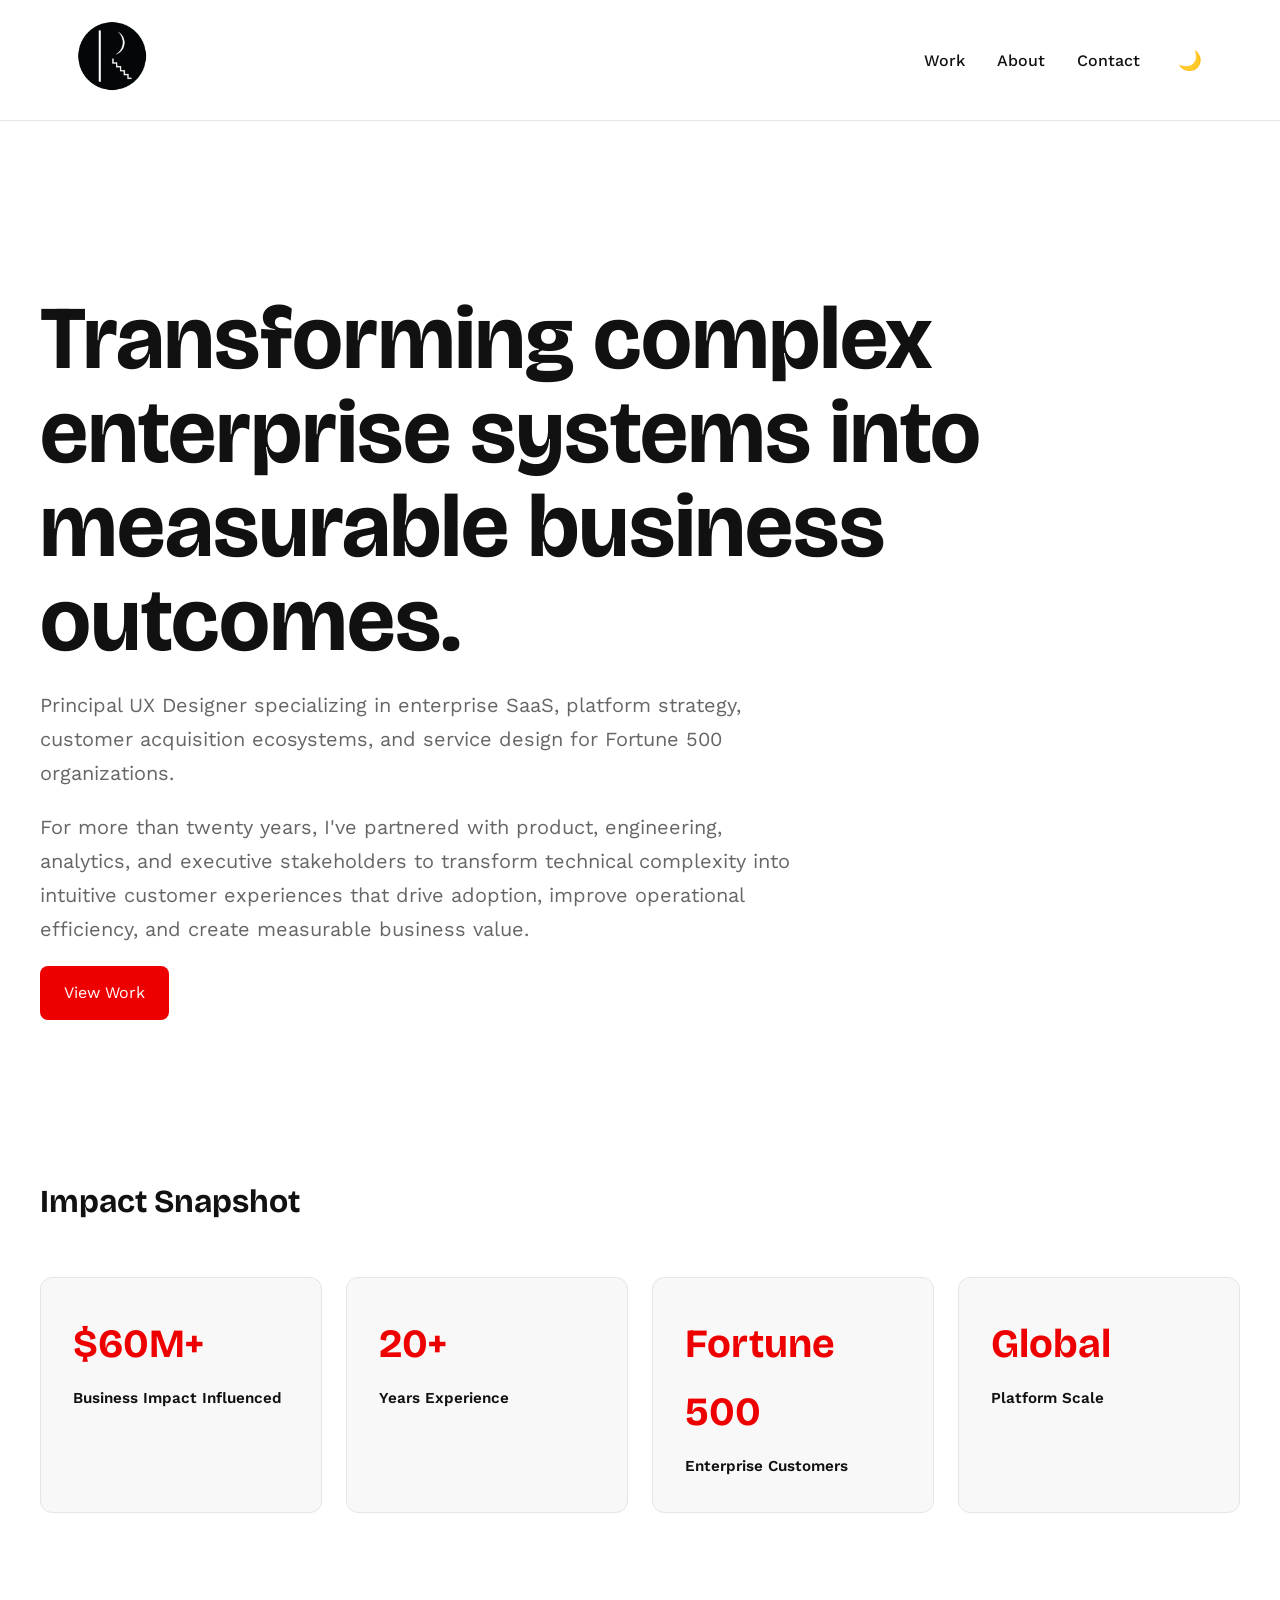
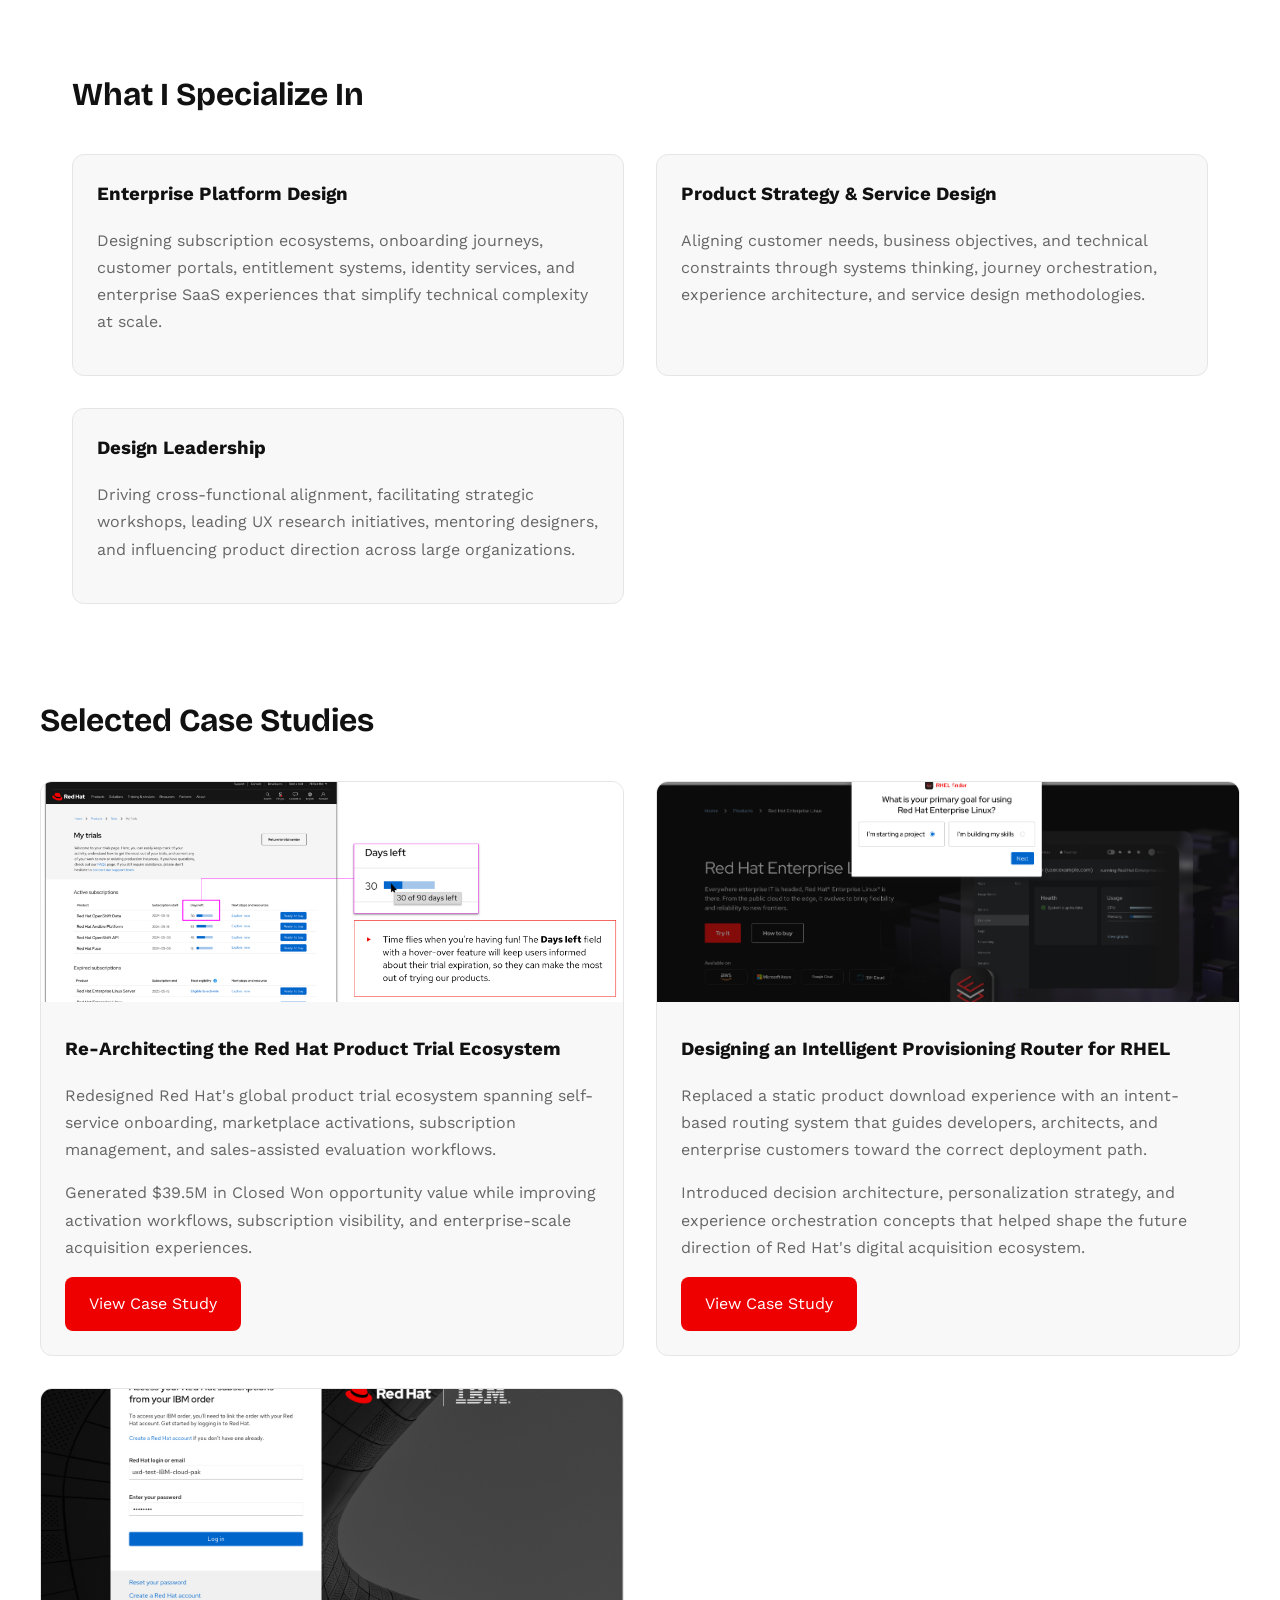
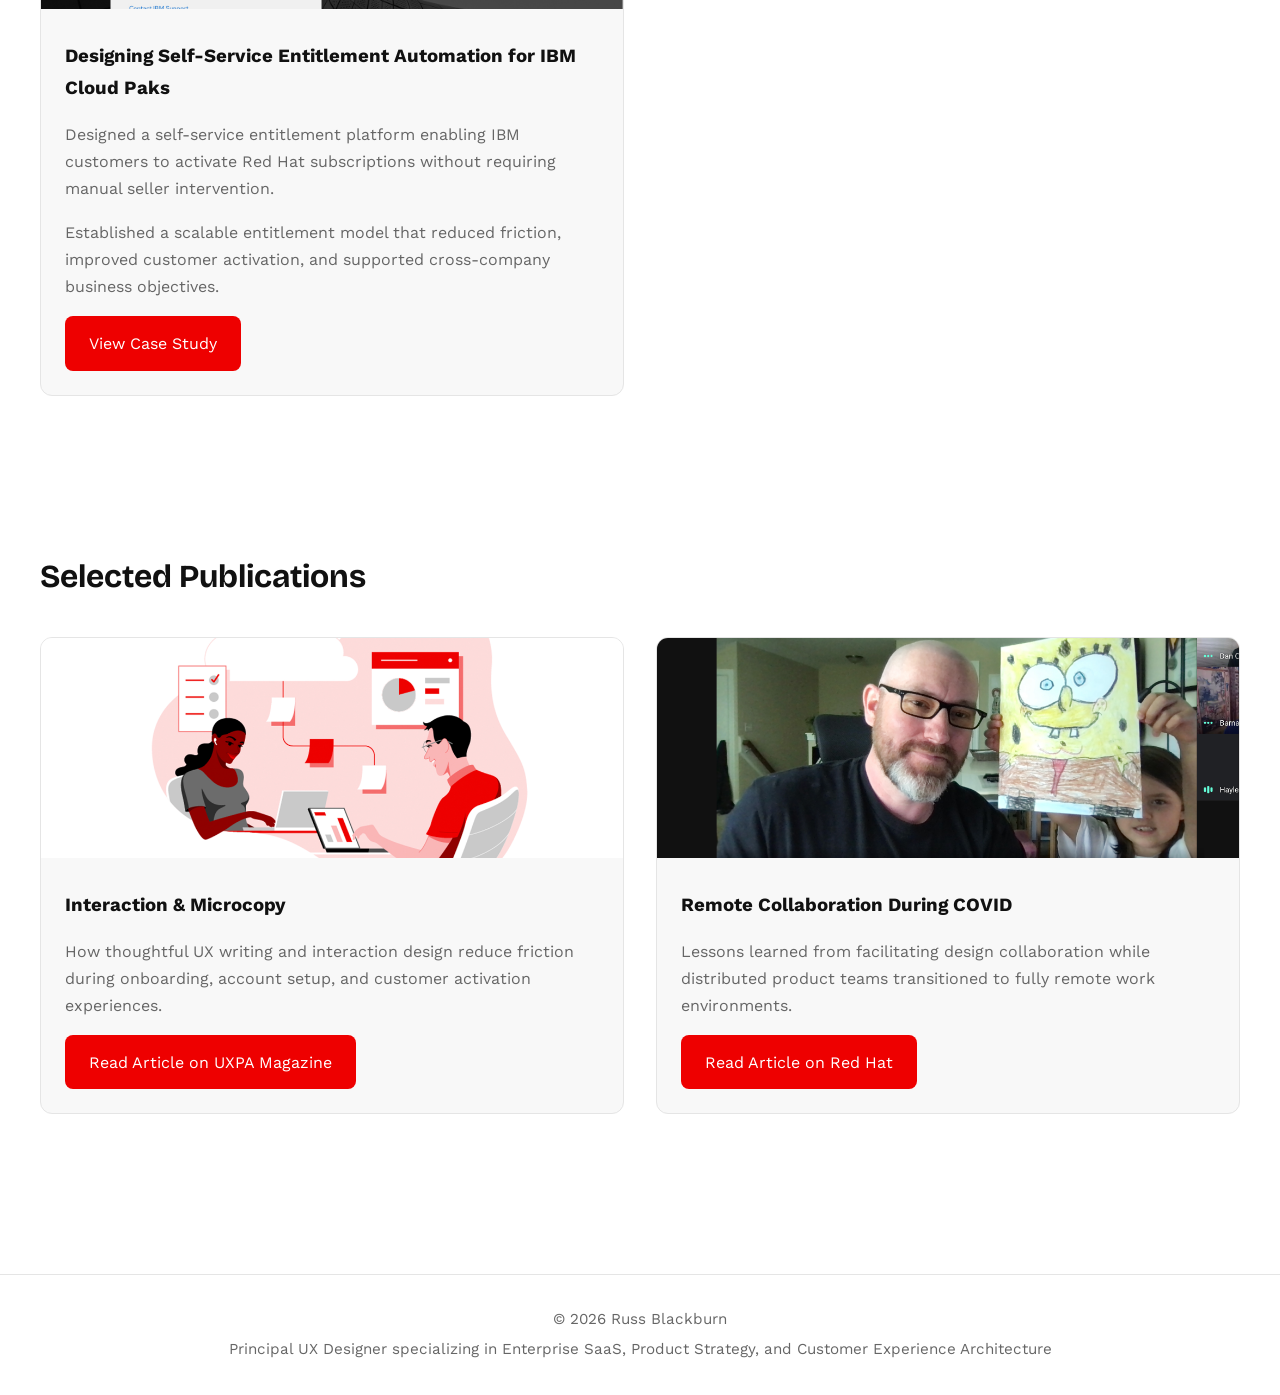
==== index.html @ 42d34449 "Update index.html" ====
<!DOCTYPE html>

<html lang="en">

<head>
  <meta charset="utf-8">
  <meta name="viewport" content="width=device-width, initial-scale=1">

  <link rel="icon" type="image/x-icon" href="favicon.ico">
  <link rel="shortcut icon" type="image/x-icon" href="favicon.ico">
  <link rel="apple-touch-icon" href="favicon-180.png">

  <title>Russ Blackburn | Principal UX Designer</title>

<meta
 name="description"
 content="Principal UX Designer specializing in enterprise SaaS, product strategy, customer experience architecture, and large-scale platform ecosystems.">

  <link rel="stylesheet" href="assets/css/style.css">
</head>

<body>

<header>

  <div class="navbar">


<a href="index.html">
  <img
    class="logo"
    src="assets/images/logo.png"
    alt="Russ Blackburn Logo">
</a>

<nav>

  <a href="index.html">Work</a>
  <a href="about.html">About</a>
  <a href="contact.html">Contact</a>

  <button
    class="theme-toggle"
    aria-label="Toggle dark mode">
    🌙
  </button>

</nav>


  </div>

</header>

<main>

  <!-- HERO -->

  <section class="hero container">


<h1>
  Transforming complex enterprise systems into measurable business outcomes.
</h1>

<p>
  Principal UX Designer specializing in enterprise SaaS, platform strategy, customer acquisition ecosystems, and service design for Fortune 500 organizations.
</p>

<p>
  For more than twenty years, I've partnered with product, engineering, analytics, and executive stakeholders to transform technical complexity into intuitive customer experiences that drive adoption, improve operational efficiency, and create measurable business value.
</p>

<a
  class="button"
  href="work/index.html">
  View Work
</a>


  </section>

  <!-- IMPACT SNAPSHOT -->

  <section class="container experience-section">


<h2 class="section-title">
  Impact Snapshot
</h2>

<div class="experience-grid">

  <div class="experience-stat">
    <span class="experience-number">$60M+</span>
    <span class="experience-label">Business Impact Influenced</span>
  </div>

  <div class="experience-stat">
    <span class="experience-number">20+</span>
    <span class="experience-label">Years Experience</span>
  </div>

  <div class="experience-stat">
    <span class="experience-number">Fortune 500</span>
    <span class="experience-label">Enterprise Customers</span>
  </div>

  <div class="experience-stat">
    <span class="experience-number">Global</span>
    <span class="experience-label">Platform Scale</span>
  </div>

</div>


  </section>

  <!-- SPECIALIZATION -->

  <section class="container">


<h2 class="section-title">
  What I Specialize In
</h2>

<div class="project-grid">

  <article class="project-card">

    <div class="project-content">

      <h3>
        Enterprise Platform Design
      </h3>

      <p>
        Designing subscription ecosystems, onboarding journeys,
        customer portals, entitlement systems, identity services,
        and enterprise SaaS experiences that simplify technical
        complexity at scale.
      </p>

    </div>

  </article>

  <article class="project-card">

    <div class="project-content">

      <h3>
        Product Strategy & Service Design
      </h3>

      <p>
        Aligning customer needs, business objectives, and technical
        constraints through systems thinking, journey orchestration,
        experience architecture, and service design methodologies.
      </p>

    </div>

  </article>

  <article class="project-card">

    <div class="project-content">

      <h3>
        Design Leadership
      </h3>

      <p>
        Driving cross-functional alignment, facilitating strategic
        workshops, leading UX research initiatives, mentoring designers,
        and influencing product direction across large organizations.
      </p>

    </div>

  </article>

</div>


  </section>

  <!-- CASE STUDIES -->

  <section class="projects container">


<h2 class="section-title">
  Selected Case Studies
</h2>

<div class="project-grid">

  <article class="project-card">

    <img
      src="assets/images/product-trials.jpg"
      alt="Red Hat Product Trials Ecosystem">

    <div class="project-content">

      <h3>
        Re-Architecting the Red Hat Product Trial Ecosystem
      </h3>

      <p>
        Redesigned Red Hat's global product trial ecosystem spanning
        self-service onboarding, marketplace activations, subscription
        management, and sales-assisted evaluation workflows.
      </p>

      <p>
        Generated $39.5M in Closed Won opportunity value while improving
        activation workflows, subscription visibility, and enterprise-scale
        acquisition experiences.
      </p>

      <a
        class="button"
        href="work/red-hat-product-trials/index.html">
        View Case Study
      </a>

    </div>

  </article>

  <article class="project-card">

    <img
      src="assets/images/rhel-router.jpg"
      alt="RHEL Intelligent Provisioning Router">

    <div class="project-content">

      <h3>
        Designing an Intelligent Provisioning Router for RHEL
      </h3>

      <p>
        Replaced a static product download experience with an intent-based
        routing system that guides developers, architects, and enterprise
        customers toward the correct deployment path.
      </p>

      <p>
        Introduced decision architecture, personalization strategy,
        and experience orchestration concepts that helped shape the future
        direction of Red Hat's digital acquisition ecosystem.
      </p>

      <a
        class="button"
        href="work/rhel-provisioning-router/index.html">
        View Case Study
      </a>

    </div>

  </article>

  <article class="project-card">

    <img
      src="assets/images/project-entitlement.jpg"
      alt="IBM and Red Hat Entitlement Automation">

    <div class="project-content">

      <h3>
        Designing Self-Service Entitlement Automation for IBM Cloud Paks
      </h3>

      <p>
        Designed a self-service entitlement platform enabling IBM customers
        to activate Red Hat subscriptions without requiring manual seller
        intervention.
      </p>

      <p>
        Established a scalable entitlement model that reduced friction,
        improved customer activation, and supported cross-company business
        objectives.
      </p>

      <a
        class="button"
        href="work/ibm-redhat-entitlement/index.html">
        View Case Study
      </a>

    </div>

  </article>

</div>


  </section>

  <!-- PUBLICATIONS -->

  <section class="projects container">


<h2 class="section-title">
  Selected Publications
</h2>

<div class="project-grid">

  <article class="project-card">

    <img
      src="assets/images/article-microcopy.jpg"
      alt="Interaction and Microcopy">

    <div class="project-content">

      <h3>
        Interaction & Microcopy
      </h3>

      <p>
        How thoughtful UX writing and interaction design reduce friction
        during onboarding, account setup, and customer activation
        experiences.
      </p>

      <a
        href="https://www.redhat.com/en/blog/interaction-and-microcopy-ux-best-practices-setup-process"
        class="button"
        target="_blank"
        rel="noopener noreferrer">
        Read Article on UXPA Magazine
      </a>

    </div>

  </article>

  <article class="project-card">

    <img
      src="assets/images/article-covid.jpg"
      alt="Remote Collaboration During COVID">

    <div class="project-content">

      <h3>
        Remote Collaboration During COVID
      </h3>

      <p>
        Lessons learned from facilitating design collaboration while
        distributed product teams transitioned to fully remote work
        environments.
      </p>

      <a
        href="https://uxpamagazine.org/video-conference-and-design-during-covid-times/"
        class="button"
        target="_blank"
        rel="noopener noreferrer">
        Read Article on Red Hat
      </a>

    </div>

  </article>

</div>


  </section>

</main>

<footer>

  <div class="footer-content">


<p>
  © 2026 Russ Blackburn
</p>

<p>
  Principal UX Designer specializing in Enterprise SaaS, Product Strategy, and Customer Experience Architecture
</p>


  </div>

</footer>

<script src="assets/js/theme.js"></script>

</body>
</html>
---- assets/css/style.css ----
/* ==========================================
Russ Blackburn Portfolio
========================================== */

@import url('https://fonts.googleapis.com/css2?family=Bricolage+Grotesque:wght@400;500;600;700&family=Work+Sans:wght@400;500;600&display=swap');

:root {
--bg: #ffffff;
--surface: #f8f8f8;
--text: #111111;
--muted: #666666;
--accent: #ee0000;
--border: #e5e5e5;

--max-width: 1200px;
--radius: 12px;
--transition: 0.25s ease;
}

[data-theme="dark"] {
--bg: #0f1115;
--surface: #171b22;
--text: #f5f5f5;
--muted: #a0a0a0;
--accent: #ff4d4d;
--border: #2d333b;
}

* {
  box-sizing: border-box;
  }

html {
scroll-behavior: smooth;
}

body {
margin: 0;
padding: 0;

background: var(--bg);
color: var(--text);

font-family: "Work Sans", sans-serif;
line-height: 1.7;

transition:
background var(--transition),
color var(--transition);
}

/* ==========================================
Layout
========================================== */

.container {
width: 100%;
max-width: var(--max-width);
margin: 0 auto;
padding: 0 2rem;
}

/* ==========================================
Header
========================================== */

header {
position: sticky;
top: 0;

background: rgba(255,255,255,0.92);

backdrop-filter: blur(12px);

border-bottom: 1px solid var(--border);

z-index: 1000;
}

[data-theme="dark"] header {
background: rgba(15,17,21,0.92);
}

.navbar {
max-width: var(--max-width);

margin: 0 auto;
padding: 1rem 2rem;

display: flex;
align-items: center;
justify-content: space-between;
}

.logo {
  width: 80px;
  height: auto;
}

transition: opacity .3s ease;
}

[data-theme="dark"] .logo {
opacity: 1;
}

nav {
display: flex;
align-items: center;
gap: 2rem;
}

nav a {
text-decoration: none;
color: var(--text);
font-weight: 500;

transition: color .25s ease;
}

nav a:hover {
color: var(--accent);
}

.theme-toggle {
background: none;
border: none;

color: var(--text);

font-size: 1.2rem;
cursor: pointer;
}

/* ==========================================
Hero
========================================== */

.hero {
padding: 6rem 0 4rem;
}

.hero h1 {
font-family: "Bricolage Grotesque", sans-serif;

font-size: clamp(4rem, 7vw, 6rem);

line-height: 1.05;
margin-bottom: 1rem;
}

.hero p {
max-width: 750px;

font-size: 1.25rem;
color: var(--muted);
}

/* ==========================================
Interior Pages
========================================== */

.page-header {
  width: 100%;
  max-width: 1200px;
  margin: 0 auto;
  padding: 5rem 2rem 3rem;
}

.page-header h1 {
  font-family: "Bricolage Grotesque", sans-serif;
  font-size: clamp(4rem, 7vw, 6rem);
  line-height: 1.05;
  margin-bottom: 1rem;
}

.page-header p {
  max-width: 750px;
  font-size: 1.25rem;
  color: var(--muted);
  line-height: 1.8;
}

.content-page {
max-width: 900px;

margin: 0 auto;
padding: 4rem 2rem;
}

.content-page h1,
.content-page h2 {
font-family: "Bricolage Grotesque", sans-serif;
}

/* ==========================================
Expertise Grid
========================================== */

.expertise-grid {
display: grid;

grid-template-columns:
repeat(auto-fit, minmax(220px, 1fr));

gap: 1rem;

margin-bottom: 4rem;
}

.expertise-grid div {
background: var(--surface);

border: 1px solid var(--border);

border-radius: 8px;

padding: 1rem;

text-align: center;

font-weight: 500;
}

/* ==========================================
Section Titles
========================================== */

.section-title {
font-family: "Bricolage Grotesque", sans-serif;

font-size: 2rem;
margin-bottom: 2rem;
}

/* ==========================================
Project Cards
========================================== */

.projects {
padding: 4rem 0;
}

.project-grid {
display: grid;

grid-template-columns:
repeat(auto-fit, minmax(420px, 1fr));

gap: 2rem;
}

.project-card {
background: var(--surface);

border: 1px solid var(--border);

border-radius: var(--radius);

overflow: hidden;

transition:
transform .25s ease,
border-color .25s ease;
}

.project-card:hover {
transform: translateY(-6px);

border-color: var(--accent);
}

.project-card img {
width: 100%;
height: 220px;

object-fit: cover;
}

.project-content {
padding: 1.5rem;
}

.project-content h3 {
margin-top: 0;
margin-bottom: .75rem;
}

.project-content p {
color: var(--muted);
}

/* ==========================================
Buttons
========================================== */

.button {
display: inline-block;

background: var(--accent);
color: white;

text-decoration: none;

padding: .85rem 1.5rem;

border-radius: 8px;

transition: opacity .2s ease;
}

.button:hover {
opacity: .85;
}

/* ==========================================
Footer
========================================== */

footer {
  border-top: 1px solid var(--border);

  margin-top: 6rem;
  padding: 2rem;

  text-align: center;
}

.footer-content {
  display: flex;
  flex-direction: column;
  gap: 0.25rem;
}

.footer-content p {
  margin: 0;
  color: var(--muted);
  font-size: 0.95rem;
}

.footer-content a {
  color: var(--text);
  text-decoration: none;
  font-weight: 500;
}

.footer-content a:hover {
  color: var(--accent);
}

@media (max-width: 768px) {
  .footer-content {
    gap: 0.35rem;
  }
}

/* ==========================================
Mobile
========================================== */

@media (max-width: 768px) {

.navbar {
flex-direction: column;
gap: 1rem;
}

nav {
flex-wrap: wrap;
justify-content: center;
gap: 1rem;
}

.project-grid {
grid-template-columns: 1fr;
}

.hero h1 {
font-size: 3rem;
}

}
/* ==========================================
   Experience Snapshot
========================================== */

.experience-section {
  padding: 4rem 0 5rem;
}

.experience-grid {
  display: grid;
  grid-template-columns: repeat(4, 1fr);
  gap: 1.5rem;
  margin: 3rem 0;
}

.experience-stat {
  background: var(--surface);
  border: 1px solid var(--border);
  border-radius: 12px;
  padding: 2rem;
}

.experience-number {
  display: block;
  font-family: "Bricolage Grotesque", sans-serif;
  font-size: 2.5rem;
  font-weight: 700;
  color: var(--accent);
  margin-bottom: .5rem;
}

.experience-label {
  display: block;
  font-size: .95rem;
  font-weight: 600;
}

.experience-summary {
  max-width: 900px;
}

.experience-summary p {
  font-size: 1.1rem;
  color: var(--muted);
  margin-bottom: 1.5rem;
}

@media (max-width: 768px) {

  .experience-grid {
    grid-template-columns: repeat(2, 1fr);
  }

}
.social-link {
  display: flex;
  align-items: center;
  gap: 0.5rem;
}

.linkedin-icon {
  width: 18px;
  height: 18px;
  color: #0A66C2;
  flex-shrink: 0;
}
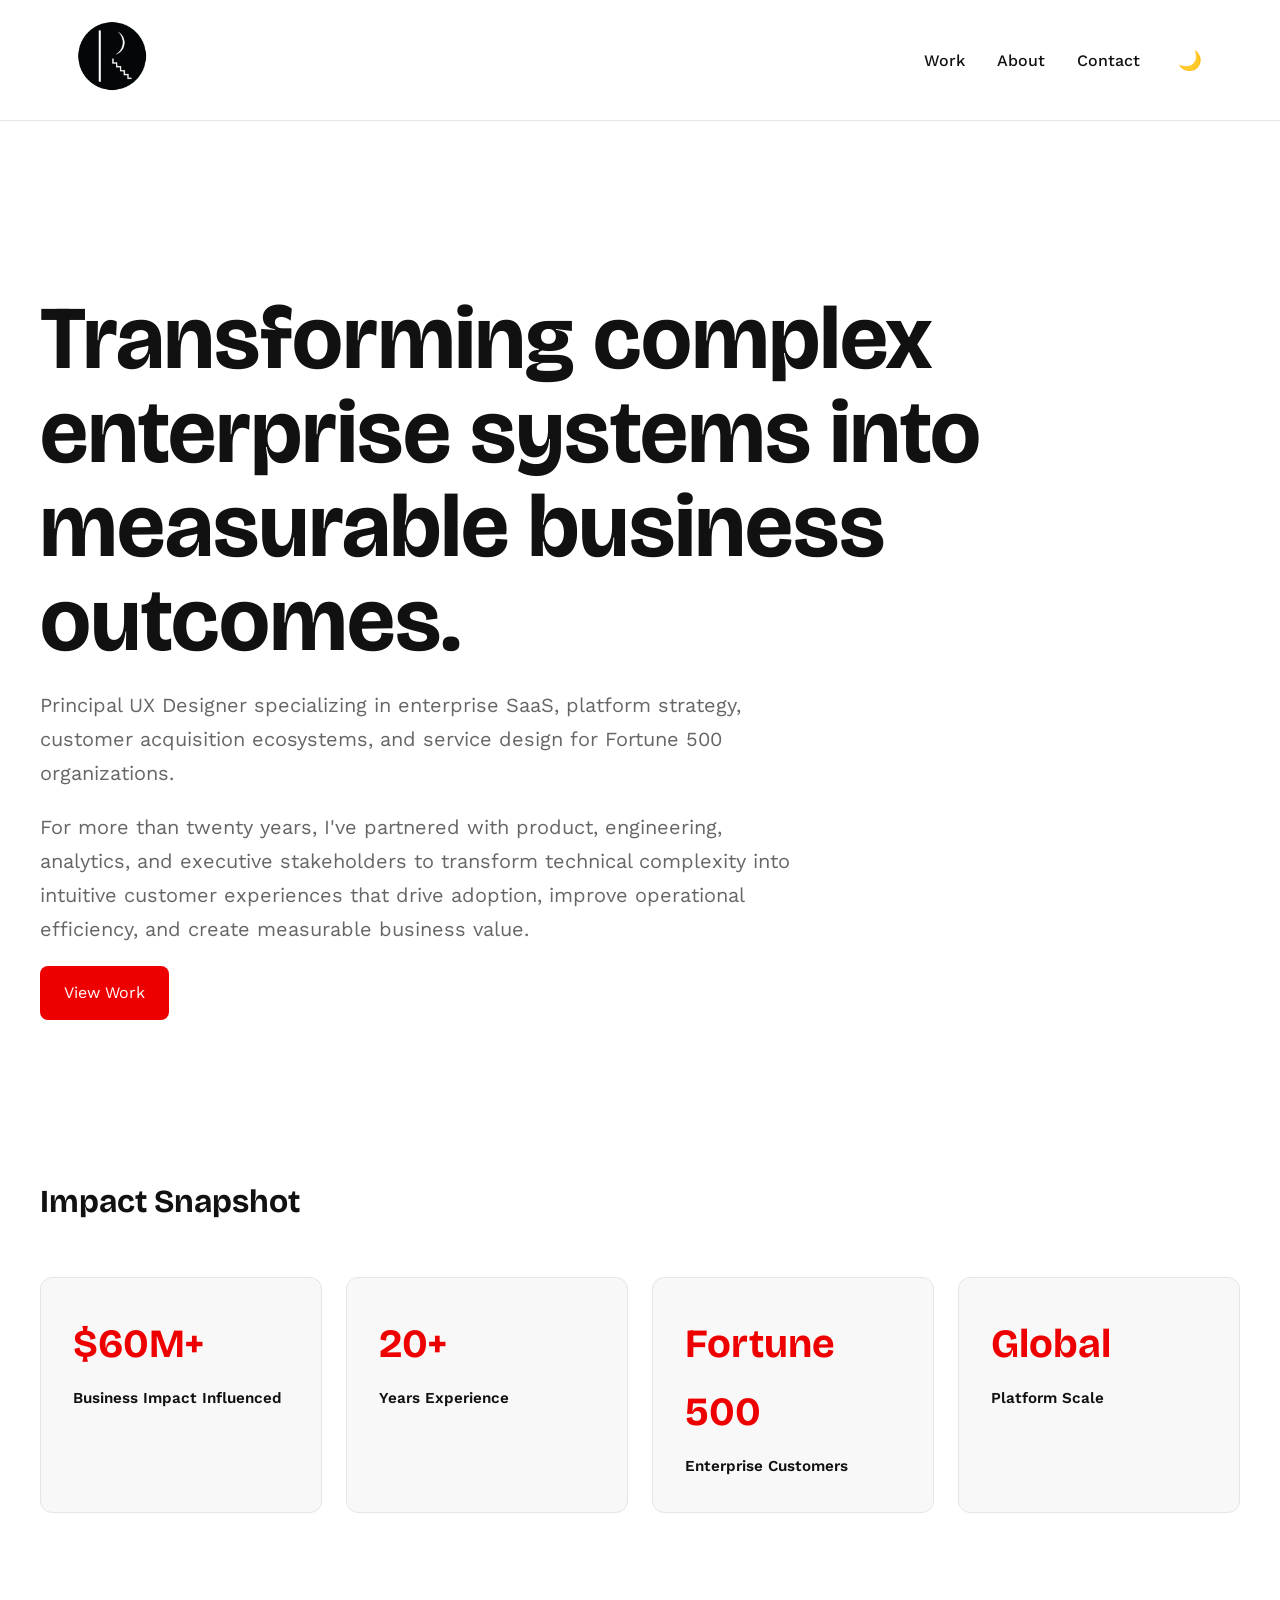
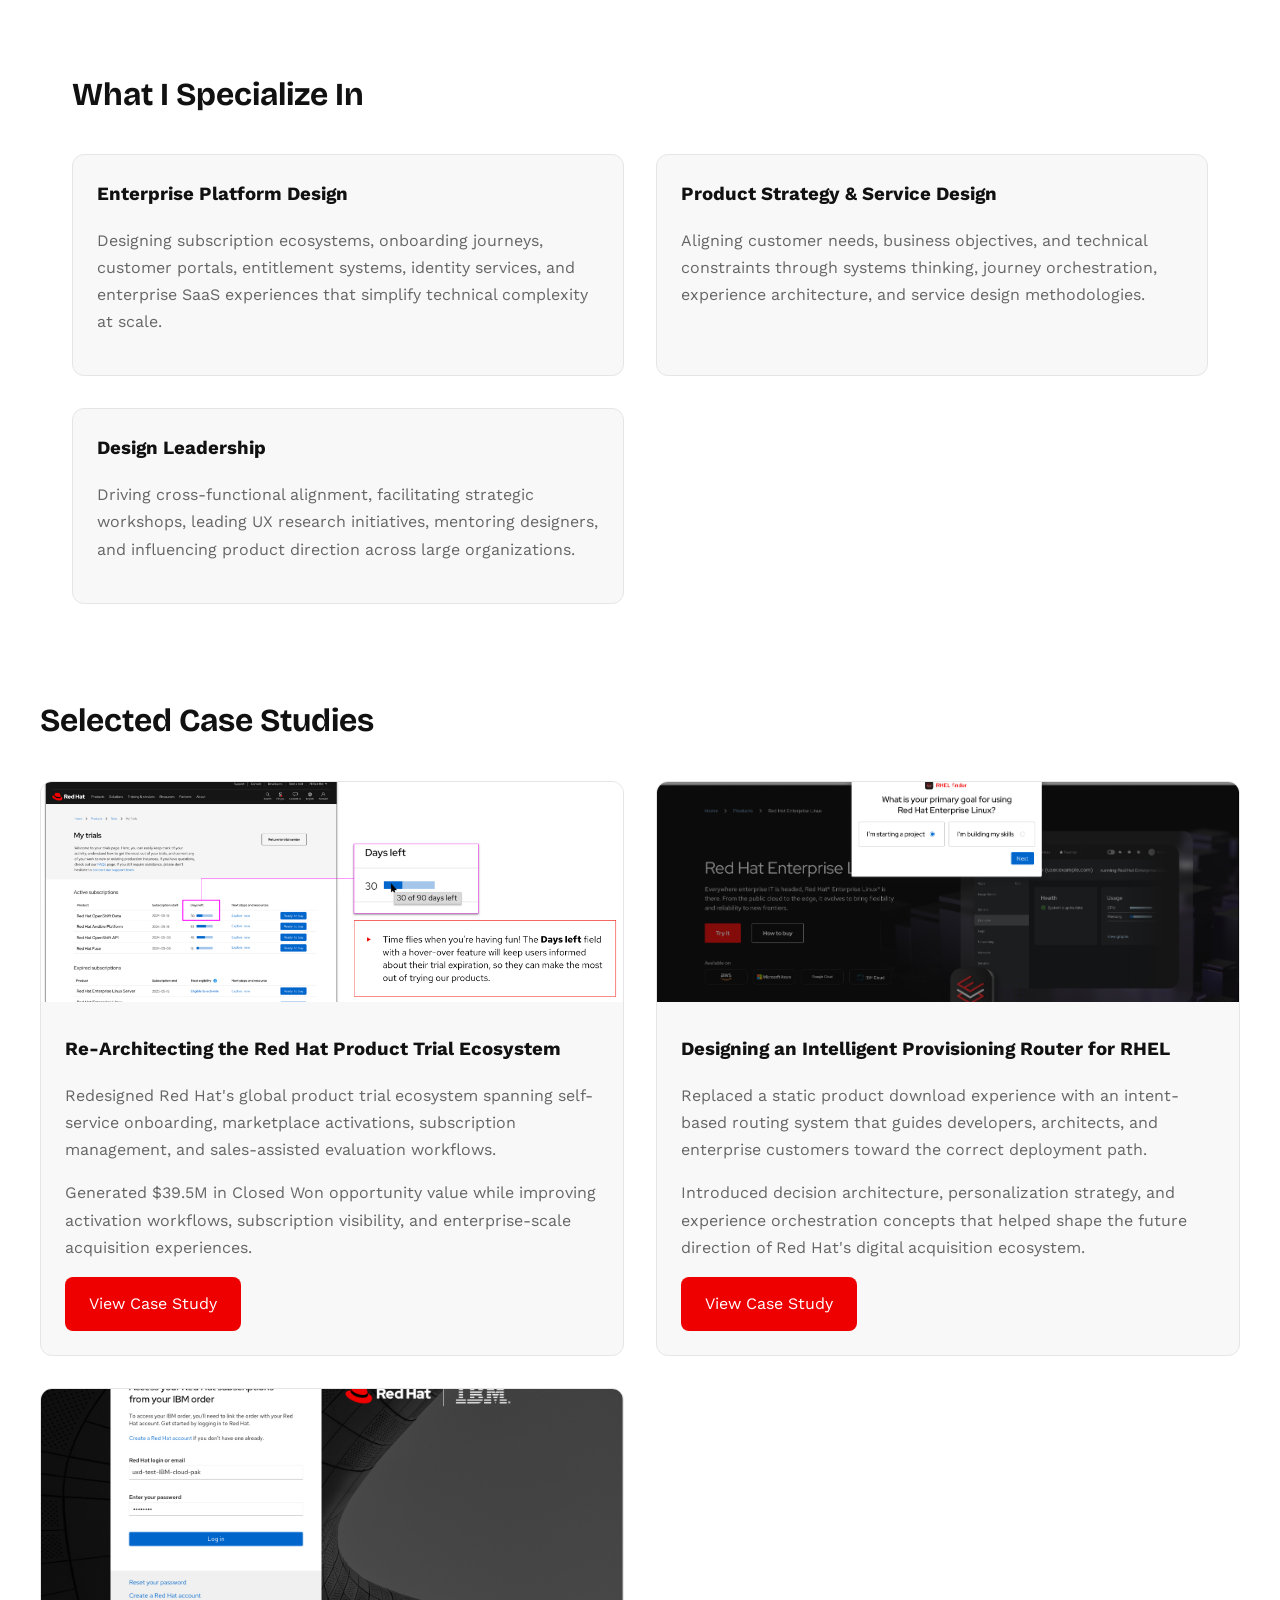
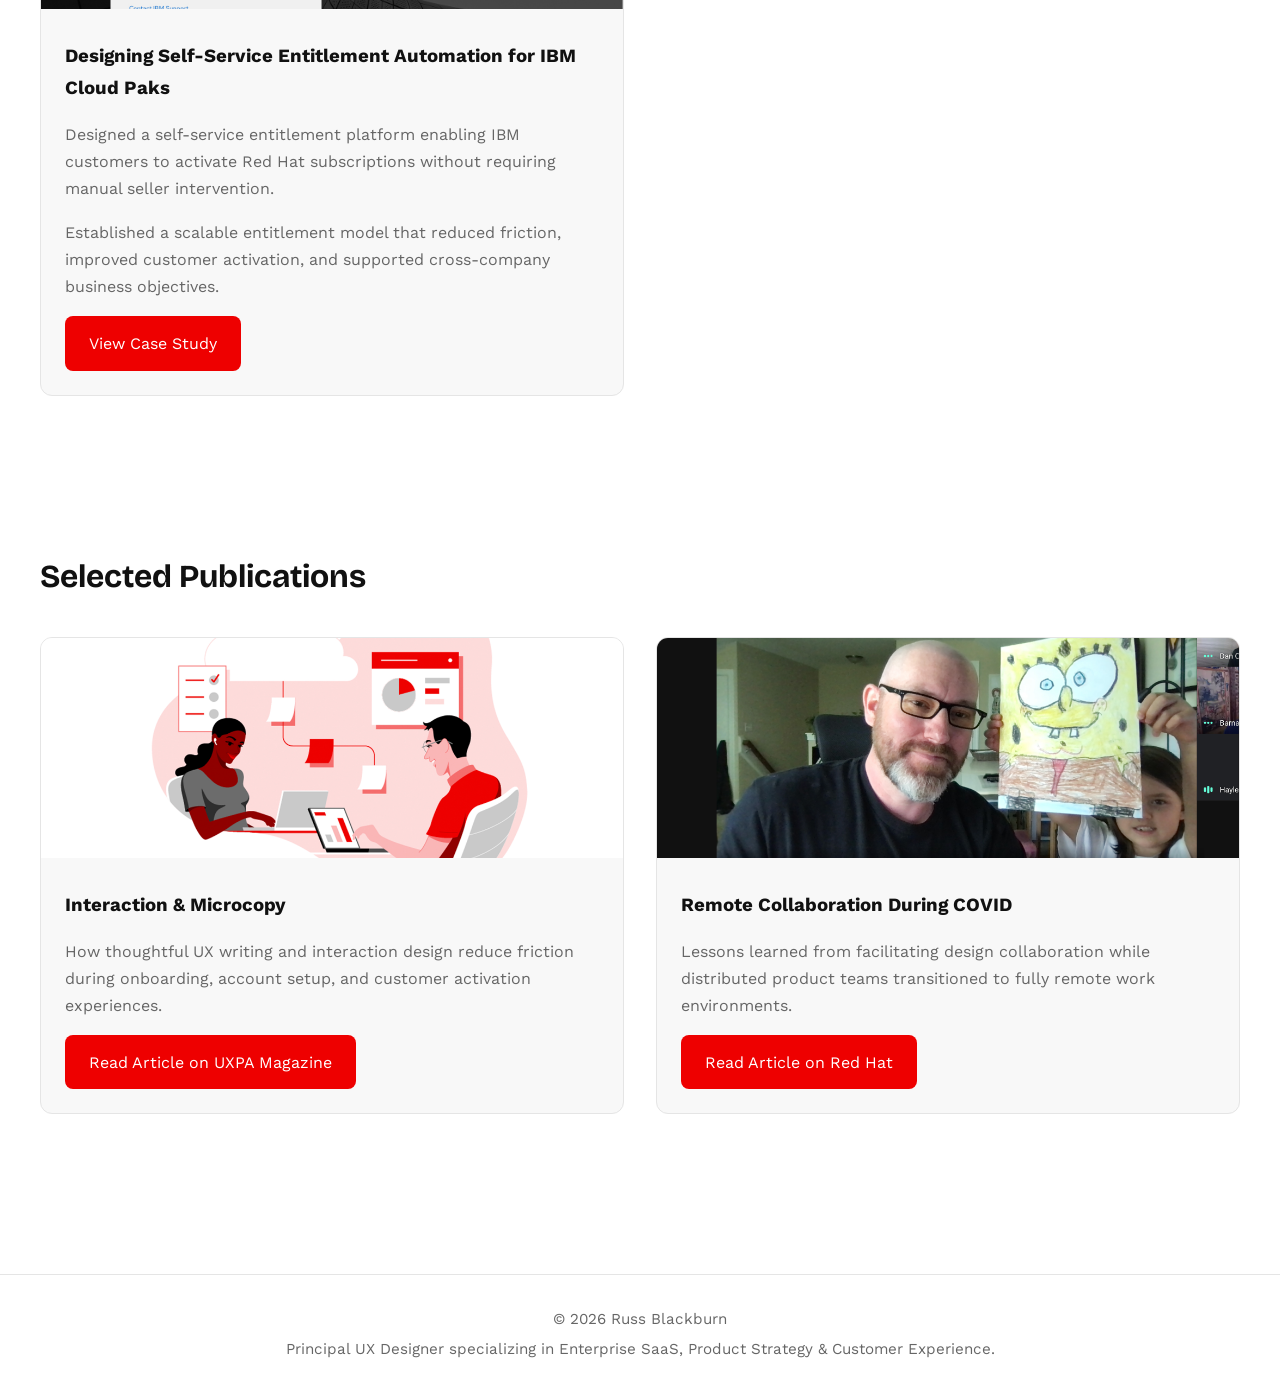
==== commit 9688fc00: "Update index.html" ====
--- a/index.html
+++ b/index.html
@@ -72,9 +72,9 @@
 </p>
 
 <a
-  class="button"
-  href="work/index.html">
-  View Work
+ class="button"
+ href="#case-studies">
+View Work
 </a>
 
 
@@ -189,7 +189,7 @@
 
   <!-- CASE STUDIES -->
 
-  <section class="projects container">
+  <section id="case-studies" class="projects container">
 
 
 <h2 class="section-title">
@@ -393,7 +393,7 @@
 </p>
 
 <p>
-  Principal UX Designer specializing in Enterprise SaaS, Product Strategy, and Customer Experience Architecture
+  Principal UX Designer specializing in Enterprise SaaS, Product Strategy & Customer Experience.
 </p>
 
 
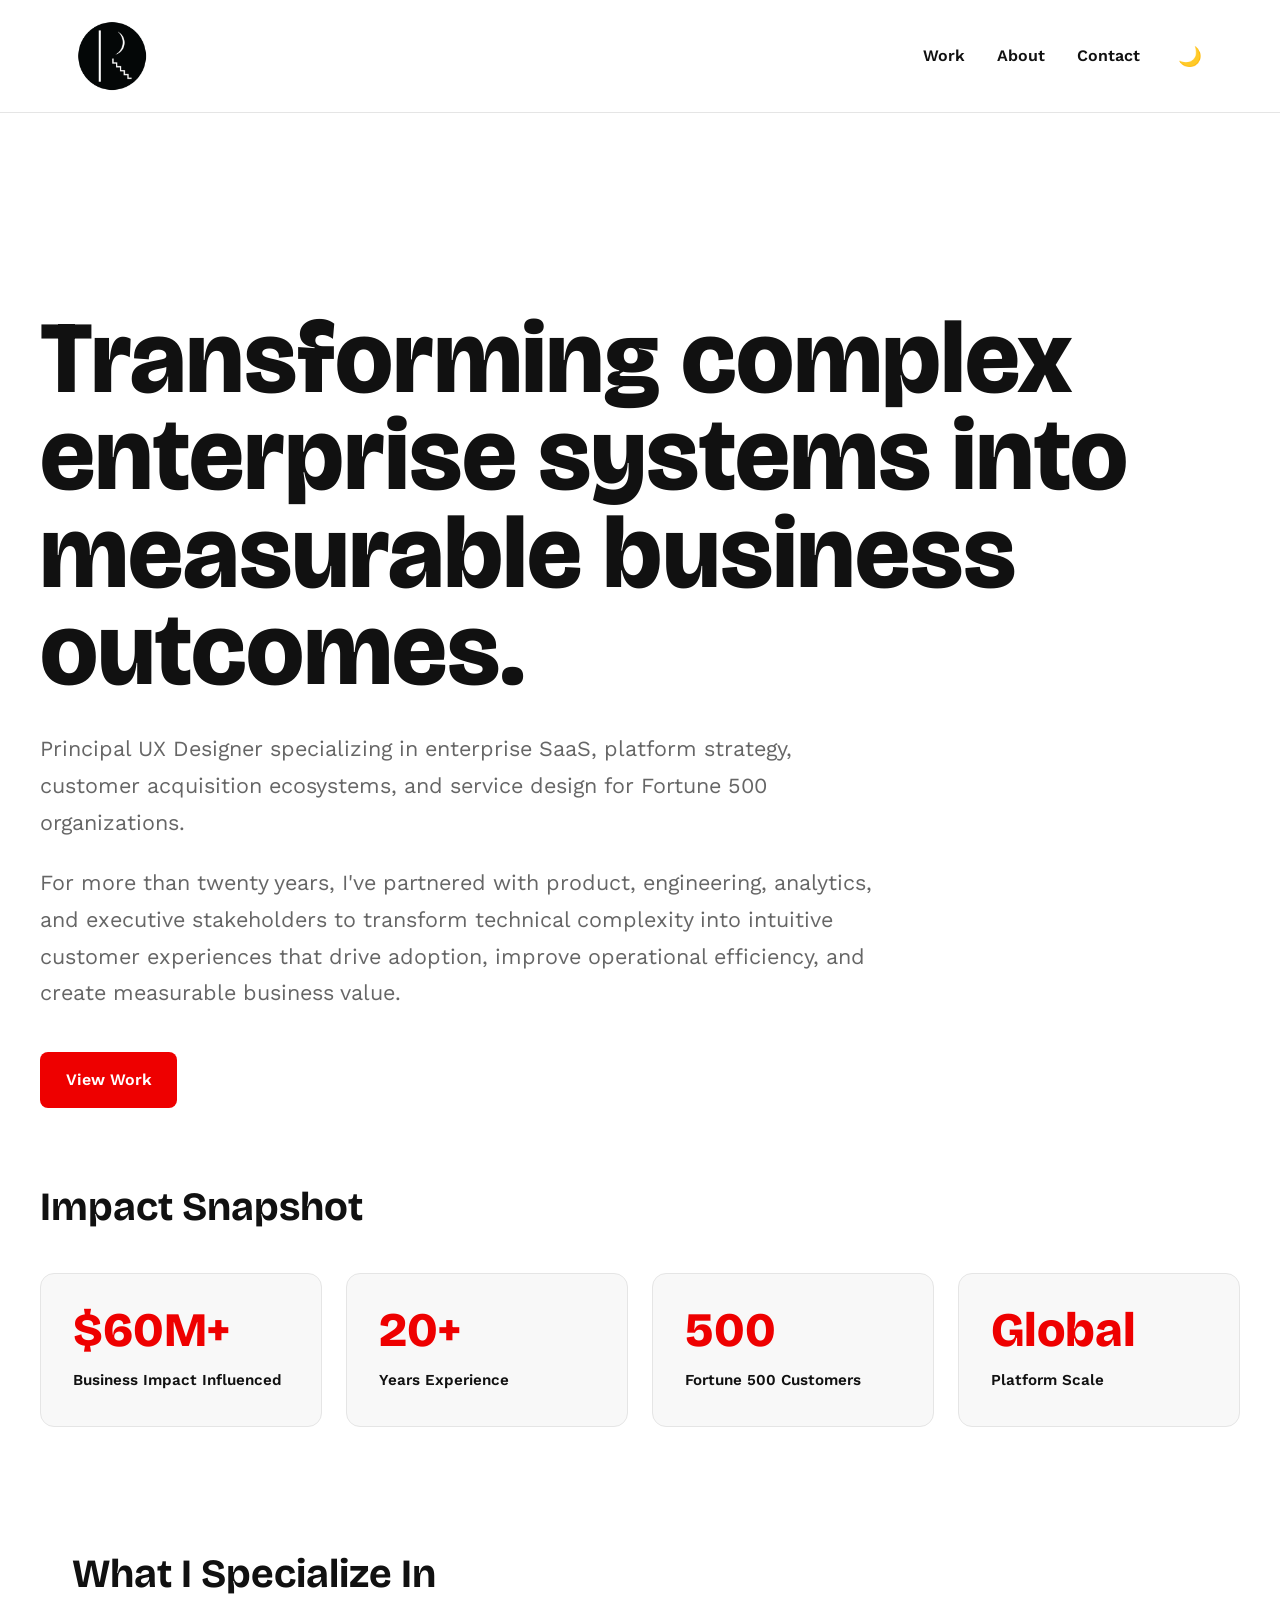
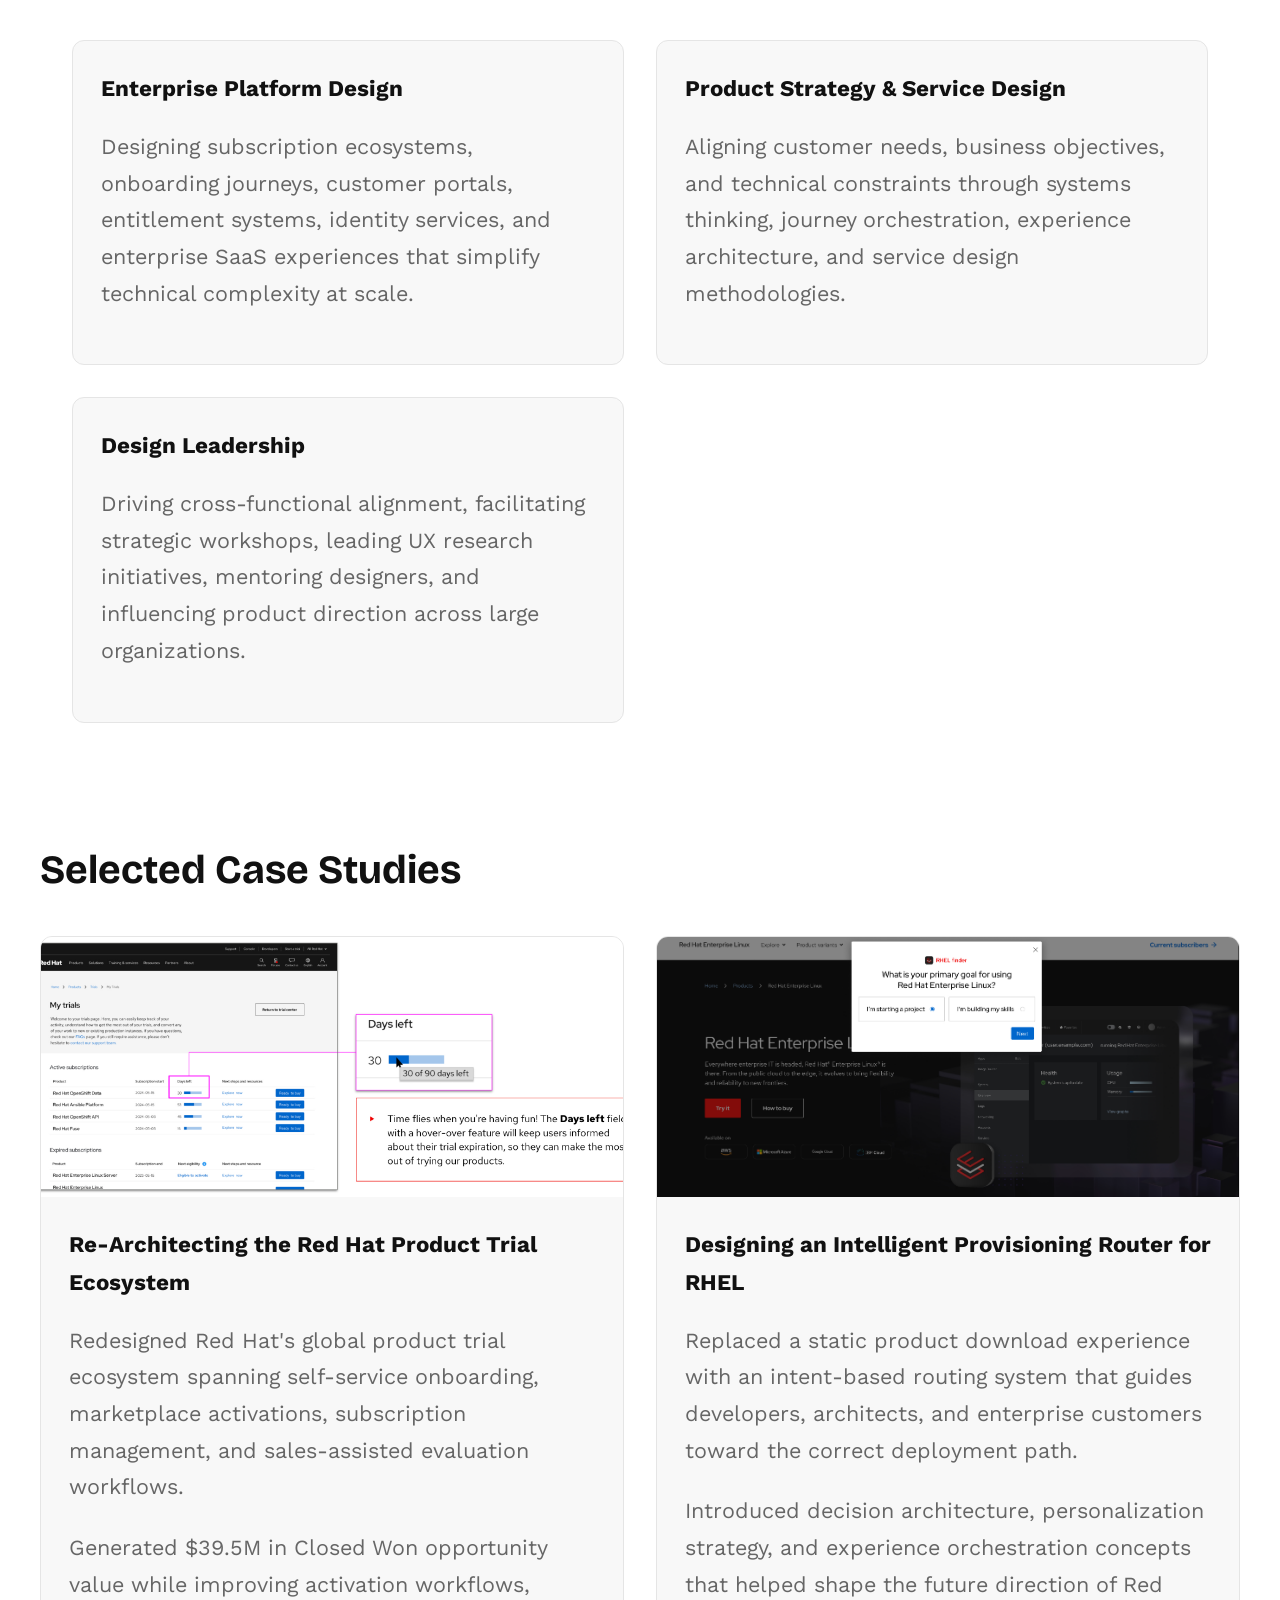
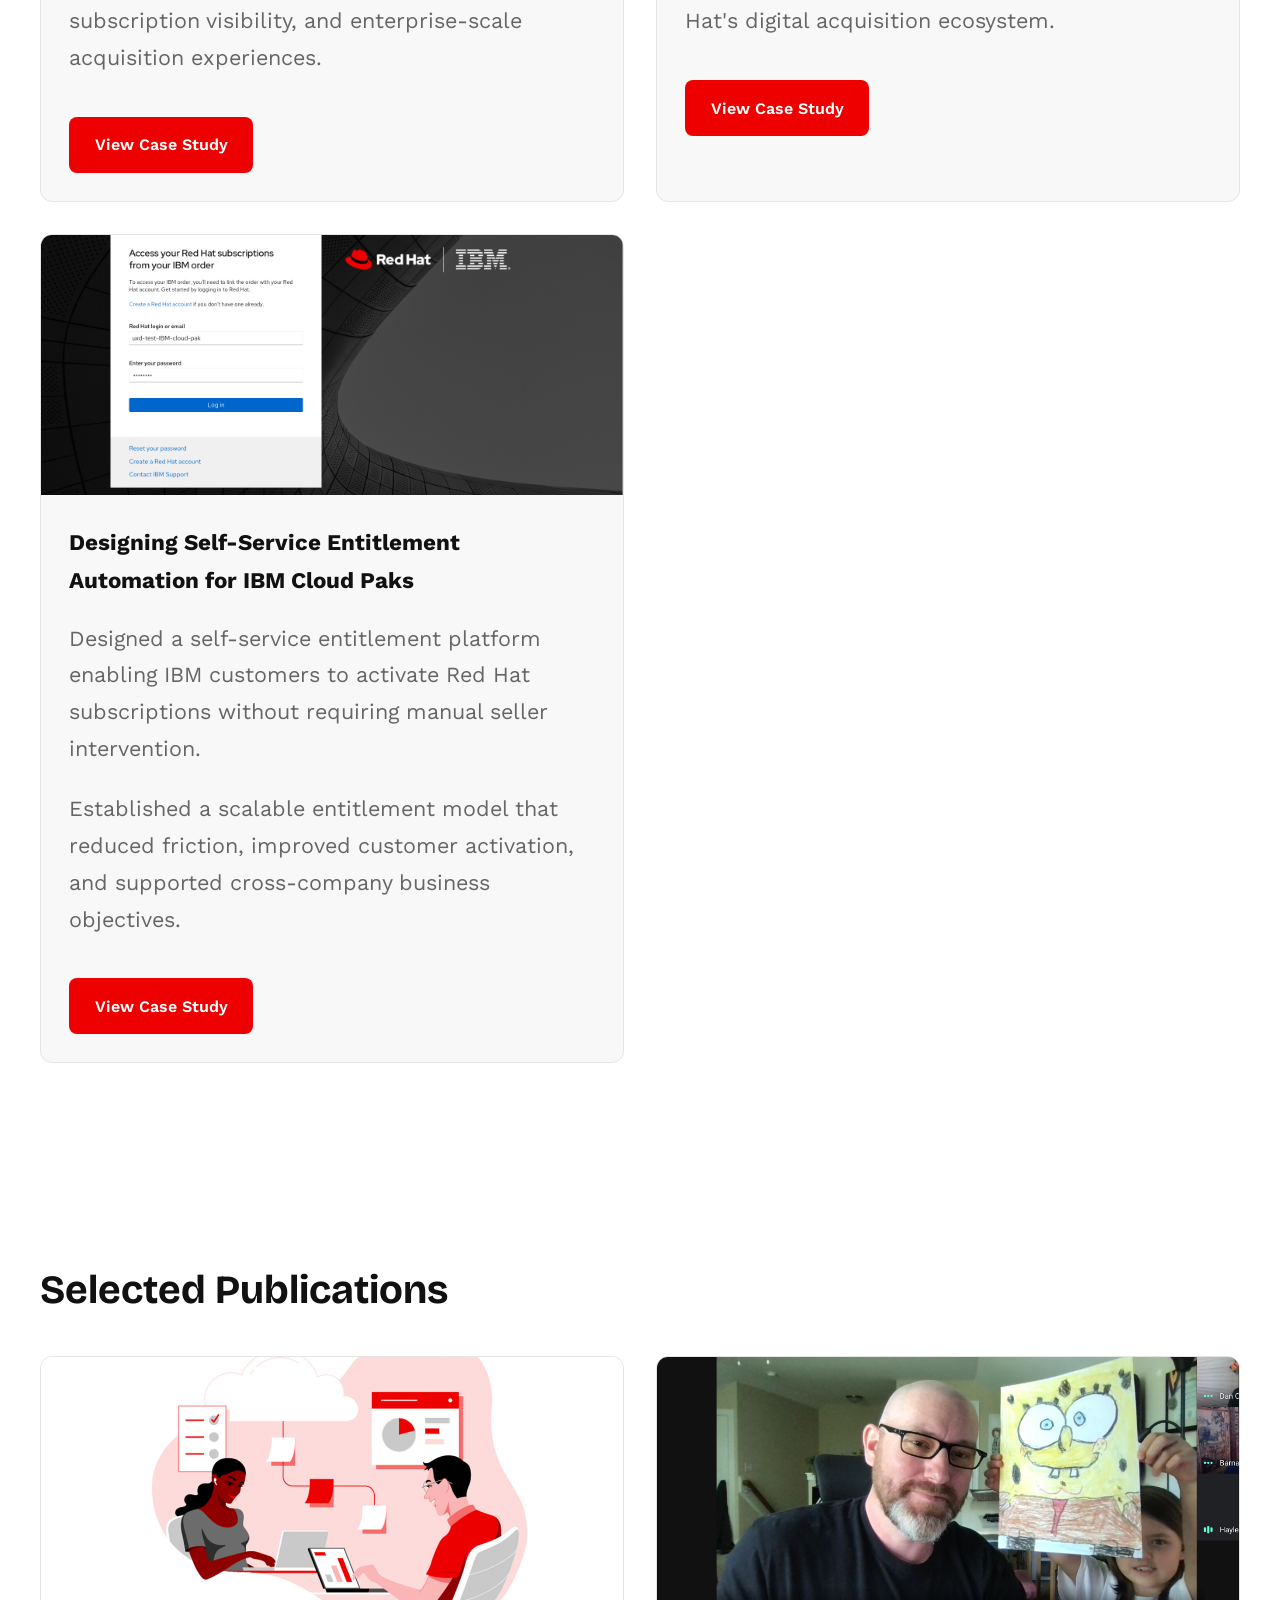
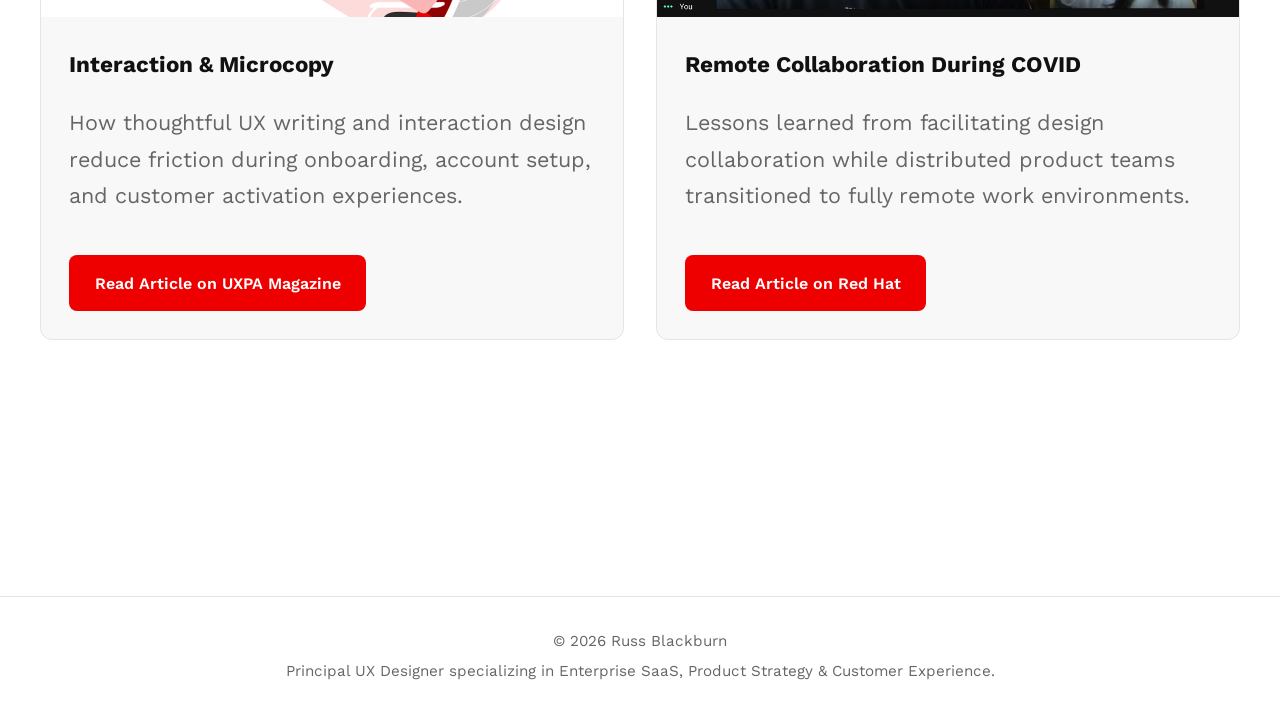
==== commit 349532bb: "Update index.html" ====
--- a/index.html
+++ b/index.html
@@ -78,43 +78,45 @@
 </a>
 
 
-  </section>
-
-  <!-- IMPACT SNAPSHOT -->
-
-  <section class="container experience-section">
-
-
-<h2 class="section-title">
-  Impact Snapshot
-</h2>
-
-<div class="experience-grid">
-
-  <div class="experience-stat">
-    <span class="experience-number">$60M+</span>
-    <span class="experience-label">Business Impact Influenced</span>
+  <section class="container impact-section">
+
+  <h2 class="section-title">
+    Impact Snapshot
+  </h2>
+
+  <div class="impact-grid">
+
+    <div class="impact-card">
+      <span class="impact-number">$60M+</span>
+      <span class="impact-label">
+        Business Impact Influenced
+      </span>
+    </div>
+
+    <div class="impact-card">
+      <span class="impact-number">20+</span>
+      <span class="impact-label">
+        Years Experience
+      </span>
+    </div>
+
+    <div class="impact-card">
+      <span class="impact-number">500</span>
+      <span class="impact-label">
+        Fortune 500 Customers
+      </span>
+    </div>
+
+    <div class="impact-card">
+      <span class="impact-number">Global</span>
+      <span class="impact-label">
+        Platform Scale
+      </span>
+    </div>
+
   </div>
 
-  <div class="experience-stat">
-    <span class="experience-number">20+</span>
-    <span class="experience-label">Years Experience</span>
-  </div>
-
-  <div class="experience-stat">
-    <span class="experience-number">Fortune 500</span>
-    <span class="experience-label">Enterprise Customers</span>
-  </div>
-
-  <div class="experience-stat">
-    <span class="experience-number">Global</span>
-    <span class="experience-label">Platform Scale</span>
-  </div>
-
-</div>
-
-
-  </section>
+</section>
 
   <!-- SPECIALIZATION -->
 
--- a/assets/css/style.css
+++ b/assets/css/style.css
@@ -1,320 +1,417 @@
 /* ==========================================
-Russ Blackburn Portfolio
-========================================== */
-
-@import url('https://fonts.googleapis.com/css2?family=Bricolage+Grotesque:wght@400;500;600;700&family=Work+Sans:wght@400;500;600&display=swap');
+   Russ Blackburn Portfolio
+========================================== */
+
+@import url('https://fonts.googleapis.com/css2?family=Bricolage+Grotesque:wght@400;500;600;700;800&family=Work+Sans:wght@400;500;600&display=swap');
 
 :root {
---bg: #ffffff;
---surface: #f8f8f8;
---text: #111111;
---muted: #666666;
---accent: #ee0000;
---border: #e5e5e5;
-
---max-width: 1200px;
---radius: 12px;
---transition: 0.25s ease;
+  --bg: #ffffff;
+  --surface: #f8f8f8;
+  --text: #111111;
+  --muted: #666666;
+  --accent: #ee0000;
+  --border: #e5e5e5;
+
+  --max-width: 1200px;
+  --radius: 12px;
+  --transition: 0.25s ease;
 }
 
 [data-theme="dark"] {
---bg: #0f1115;
---surface: #171b22;
---text: #f5f5f5;
---muted: #a0a0a0;
---accent: #ff4d4d;
---border: #2d333b;
-}
+  --bg: #0f1115;
+  --surface: #171b22;
+  --text: #f5f5f5;
+  --muted: #a0a0a0;
+  --accent: #ff4d4d;
+  --border: #2d333b;
+}
+
+/* ==========================================
+   Base
+========================================== */
 
 * {
   box-sizing: border-box;
-  }
+}
 
 html {
-scroll-behavior: smooth;
+  scroll-behavior: smooth;
 }
 
 body {
-margin: 0;
-padding: 0;
-
-background: var(--bg);
-color: var(--text);
-
-font-family: "Work Sans", sans-serif;
-line-height: 1.7;
-
-transition:
-background var(--transition),
-color var(--transition);
-}
-
-/* ==========================================
-Layout
+  margin: 0;
+  padding: 0;
+
+  background: var(--bg);
+  color: var(--text);
+
+  font-family: "Work Sans", sans-serif;
+  line-height: 1.7;
+
+  transition:
+    background var(--transition),
+    color var(--transition);
+}
+
+img {
+  max-width: 100%;
+  display: block;
+}
+
+/* ==========================================
+   Layout
 ========================================== */
 
 .container {
-width: 100%;
-max-width: var(--max-width);
-margin: 0 auto;
-padding: 0 2rem;
-}
-
-/* ==========================================
-Header
+  width: 100%;
+  max-width: var(--max-width);
+  margin: 0 auto;
+  padding: 0 2rem;
+}
+
+/* ==========================================
+   Header
 ========================================== */
 
 header {
-position: sticky;
-top: 0;
-
-background: rgba(255,255,255,0.92);
-
-backdrop-filter: blur(12px);
-
-border-bottom: 1px solid var(--border);
-
-z-index: 1000;
+  position: sticky;
+  top: 0;
+
+  background: rgba(255,255,255,.92);
+  backdrop-filter: blur(12px);
+
+  border-bottom: 1px solid var(--border);
+
+  z-index: 1000;
 }
 
 [data-theme="dark"] header {
-background: rgba(15,17,21,0.92);
+  background: rgba(15,17,21,.92);
 }
 
 .navbar {
-max-width: var(--max-width);
-
-margin: 0 auto;
-padding: 1rem 2rem;
-
-display: flex;
-align-items: center;
-justify-content: space-between;
+  max-width: var(--max-width);
+
+  margin: 0 auto;
+  padding: 1rem 2rem;
+
+  display: flex;
+  justify-content: space-between;
+  align-items: center;
 }
 
 .logo {
   width: 80px;
   height: auto;
-}
-
-transition: opacity .3s ease;
+  transition: opacity .3s ease;
 }
 
 [data-theme="dark"] .logo {
-opacity: 1;
+  opacity: 1;
 }
 
 nav {
-display: flex;
-align-items: center;
-gap: 2rem;
+  display: flex;
+  align-items: center;
+  gap: 2rem;
 }
 
 nav a {
-text-decoration: none;
-color: var(--text);
-font-weight: 500;
-
-transition: color .25s ease;
+  text-decoration: none;
+  color: var(--text);
+  font-weight: 600;
+
+  transition: color .25s ease;
 }
 
 nav a:hover {
-color: var(--accent);
+  color: var(--accent);
 }
 
 .theme-toggle {
-background: none;
-border: none;
-
-color: var(--text);
-
-font-size: 1.2rem;
-cursor: pointer;
-}
-
-/* ==========================================
-Hero
+  background: none;
+  border: none;
+
+  color: var(--text);
+
+  font-size: 1.2rem;
+  cursor: pointer;
+}
+
+/* ==========================================
+   Hero
 ========================================== */
 
 .hero {
-padding: 6rem 0 4rem;
+  padding: 7rem 0 5rem;
 }
 
 .hero h1 {
-font-family: "Bricolage Grotesque", sans-serif;
-
-font-size: clamp(4rem, 7vw, 6rem);
-
-line-height: 1.05;
-margin-bottom: 1rem;
+  font-family: "Bricolage Grotesque", sans-serif;
+  font-weight: 800;
+
+  font-size: clamp(4rem, 8vw, 7rem);
+
+  line-height: .95;
+
+  max-width: 1100px;
+
+  margin-bottom: 2rem;
 }
 
 .hero p {
-max-width: 750px;
-
-font-size: 1.25rem;
-color: var(--muted);
-}
-
-/* ==========================================
-Interior Pages
+  max-width: 850px;
+
+  font-size: 1.35rem;
+  color: var(--muted);
+
+  margin-bottom: 1.5rem;
+}
+
+.hero .button {
+  margin-top: 1rem;
+}
+
+/* ==========================================
+   Impact Snapshot
+========================================== */
+
+.impact-section {
+  padding: 2rem 0 5rem;
+}
+
+.impact-grid {
+  display: grid;
+  grid-template-columns: repeat(4,1fr);
+  gap: 1.5rem;
+}
+
+.impact-card {
+  padding: 2rem;
+
+  border: 1px solid var(--border);
+  border-radius: 14px;
+
+  background: var(--surface);
+}
+
+.impact-number {
+  display: block;
+
+  font-family: "Bricolage Grotesque", sans-serif;
+  font-weight: 800;
+
+  font-size: 3rem;
+  line-height: 1;
+
+  color: var(--accent);
+
+  margin-bottom: .75rem;
+}
+
+.impact-label {
+  font-size: .95rem;
+  font-weight: 600;
+}
+
+/* ==========================================
+   Specializations
+========================================== */
+
+.specializations {
+  padding: 5rem 0;
+}
+
+.specialization-grid {
+  display: grid;
+  grid-template-columns: repeat(3,1fr);
+  gap: 2rem;
+}
+
+.specialization-card {
+  border-top: 4px solid var(--accent);
+  padding-top: 1rem;
+}
+
+.specialization-card h3 {
+  font-family: "Bricolage Grotesque", sans-serif;
+  margin-bottom: .75rem;
+}
+
+.specialization-card p {
+  color: var(--muted);
+}
+
+/* ==========================================
+   Interior Pages
 ========================================== */
 
 .page-header {
   width: 100%;
   max-width: 1200px;
+
   margin: 0 auto;
   padding: 5rem 2rem 3rem;
 }
 
 .page-header h1 {
   font-family: "Bricolage Grotesque", sans-serif;
+
   font-size: clamp(4rem, 7vw, 6rem);
   line-height: 1.05;
+
   margin-bottom: 1rem;
 }
 
 .page-header p {
   max-width: 750px;
+
   font-size: 1.25rem;
   color: var(--muted);
-  line-height: 1.8;
 }
 
 .content-page {
-max-width: 900px;
-
-margin: 0 auto;
-padding: 4rem 2rem;
+  max-width: 900px;
+
+  margin: 0 auto;
+  padding: 4rem 2rem;
 }
 
 .content-page h1,
 .content-page h2 {
-font-family: "Bricolage Grotesque", sans-serif;
-}
-
-/* ==========================================
-Expertise Grid
-========================================== */
-
-.expertise-grid {
-display: grid;
-
-grid-template-columns:
-repeat(auto-fit, minmax(220px, 1fr));
-
-gap: 1rem;
-
-margin-bottom: 4rem;
-}
-
-.expertise-grid div {
-background: var(--surface);
-
-border: 1px solid var(--border);
-
-border-radius: 8px;
-
-padding: 1rem;
-
-text-align: center;
-
-font-weight: 500;
-}
-
-/* ==========================================
-Section Titles
+  font-family: "Bricolage Grotesque", sans-serif;
+}
+
+/* ==========================================
+   Section Titles
 ========================================== */
 
 .section-title {
-font-family: "Bricolage Grotesque", sans-serif;
-
-font-size: 2rem;
-margin-bottom: 2rem;
-}
-
-/* ==========================================
-Project Cards
+  font-family: "Bricolage Grotesque", sans-serif;
+
+  font-size: 2.5rem;
+  margin-bottom: 2rem;
+}
+
+/* ==========================================
+   Projects
 ========================================== */
 
 .projects {
-padding: 4rem 0;
+  padding: 5rem 0;
 }
 
 .project-grid {
-display: grid;
-
-grid-template-columns:
-repeat(auto-fit, minmax(420px, 1fr));
-
-gap: 2rem;
+  display: grid;
+
+  grid-template-columns:
+  repeat(auto-fit, minmax(420px, 1fr));
+
+  gap: 2rem;
 }
 
 .project-card {
-background: var(--surface);
-
-border: 1px solid var(--border);
-
-border-radius: var(--radius);
-
-overflow: hidden;
-
-transition:
-transform .25s ease,
-border-color .25s ease;
+  background: var(--surface);
+
+  border: 1px solid var(--border);
+
+  border-radius: var(--radius);
+
+  overflow: hidden;
+
+  transition:
+    transform .25s ease,
+    border-color .25s ease;
 }
 
 .project-card:hover {
-transform: translateY(-6px);
-
-border-color: var(--accent);
+  transform: translateY(-6px);
+  border-color: var(--accent);
 }
 
 .project-card img {
-width: 100%;
-height: 220px;
-
-object-fit: cover;
+  width: 100%;
+  height: 260px;
+  object-fit: cover;
 }
 
 .project-content {
-padding: 1.5rem;
+  padding: 1.75rem;
 }
 
 .project-content h3 {
-margin-top: 0;
-margin-bottom: .75rem;
+  margin-top: 0;
+  margin-bottom: .75rem;
+
+  font-size: 1.4rem;
 }
 
 .project-content p {
-color: var(--muted);
-}
-
-/* ==========================================
-Buttons
+  color: var(--muted);
+}
+
+/* ==========================================
+   Buttons
 ========================================== */
 
 .button {
-display: inline-block;
-
-background: var(--accent);
-color: white;
-
-text-decoration: none;
-
-padding: .85rem 1.5rem;
-
-border-radius: 8px;
-
-transition: opacity .2s ease;
+  display: inline-block;
+
+  background: var(--accent);
+  color: white;
+
+  text-decoration: none;
+
+  padding: .9rem 1.6rem;
+
+  border-radius: 8px;
+
+  font-weight: 600;
+
+  transition: opacity .2s ease;
 }
 
 .button:hover {
-opacity: .85;
-}
-
-/* ==========================================
-Footer
+  opacity: .85;
+}
+
+/* ==========================================
+   Experience Snapshot
+========================================== */
+
+.experience-section {
+  padding: 6rem 0;
+}
+
+.experience-summary {
+  max-width: 850px;
+  margin: 0 auto;
+  text-align: center;
+}
+
+.experience-summary p {
+  font-size: 1.15rem;
+  color: var(--muted);
+}
+
+/* ==========================================
+   Contact
+========================================== */
+
+.social-link {
+  display: inline-flex;
+  align-items: center;
+  gap: .5rem;
+}
+
+.linkedin-icon {
+  width: 16px;
+  height: 16px;
+  flex-shrink: 0;
+}
+
+/* ==========================================
+   Footer
 ========================================== */
 
 footer {
@@ -329,120 +426,67 @@
 .footer-content {
   display: flex;
   flex-direction: column;
-  gap: 0.25rem;
+  gap: .25rem;
 }
 
 .footer-content p {
   margin: 0;
   color: var(--muted);
-  font-size: 0.95rem;
+  font-size: .95rem;
+}
+
+.footer-content p:last-child {
+  white-space: nowrap;
 }
 
 .footer-content a {
   color: var(--text);
   text-decoration: none;
-  font-weight: 500;
+  font-weight: 600;
 }
 
 .footer-content a:hover {
   color: var(--accent);
 }
 
+/* ==========================================
+   Mobile
+========================================== */
+
 @media (max-width: 768px) {
-  .footer-content {
-    gap: 0.35rem;
-  }
-}
-
-/* ==========================================
-Mobile
-========================================== */
-
-@media (max-width: 768px) {
-
-.navbar {
-flex-direction: column;
-gap: 1rem;
-}
-
-nav {
-flex-wrap: wrap;
-justify-content: center;
-gap: 1rem;
-}
-
-.project-grid {
-grid-template-columns: 1fr;
-}
-
-.hero h1 {
-font-size: 3rem;
-}
-
-}
-/* ==========================================
-   Experience Snapshot
-========================================== */
-
-.experience-section {
-  padding: 4rem 0 5rem;
-}
-
-.experience-grid {
-  display: grid;
-  grid-template-columns: repeat(4, 1fr);
-  gap: 1.5rem;
-  margin: 3rem 0;
-}
-
-.experience-stat {
-  background: var(--surface);
-  border: 1px solid var(--border);
-  border-radius: 12px;
-  padding: 2rem;
-}
-
-.experience-number {
-  display: block;
-  font-family: "Bricolage Grotesque", sans-serif;
-  font-size: 2.5rem;
-  font-weight: 700;
-  color: var(--accent);
-  margin-bottom: .5rem;
-}
-
-.experience-label {
-  display: block;
-  font-size: .95rem;
-  font-weight: 600;
-}
-
-.experience-summary {
-  max-width: 900px;
-}
-
-.experience-summary p {
-  font-size: 1.1rem;
-  color: var(--muted);
-  margin-bottom: 1.5rem;
-}
-
-@media (max-width: 768px) {
-
-  .experience-grid {
-    grid-template-columns: repeat(2, 1fr);
-  }
-
-}
-.social-link {
-  display: flex;
-  align-items: center;
-  gap: 0.5rem;
-}
-
-.linkedin-icon {
-  width: 18px;
-  height: 18px;
-  color: #0A66C2;
-  flex-shrink: 0;
-}
+
+  .navbar {
+    flex-direction: column;
+    gap: 1rem;
+  }
+
+  nav {
+    flex-wrap: wrap;
+    justify-content: center;
+    gap: 1rem;
+  }
+
+  .hero {
+    padding: 4rem 0;
+  }
+
+  .hero h1 {
+    font-size: 3.5rem;
+  }
+
+  .impact-grid {
+    grid-template-columns: repeat(2,1fr);
+  }
+
+  .specialization-grid {
+    grid-template-columns: 1fr;
+  }
+
+  .project-grid {
+    grid-template-columns: 1fr;
+  }
+
+  .footer-content p:last-child {
+    white-space: normal;
+  }
+}
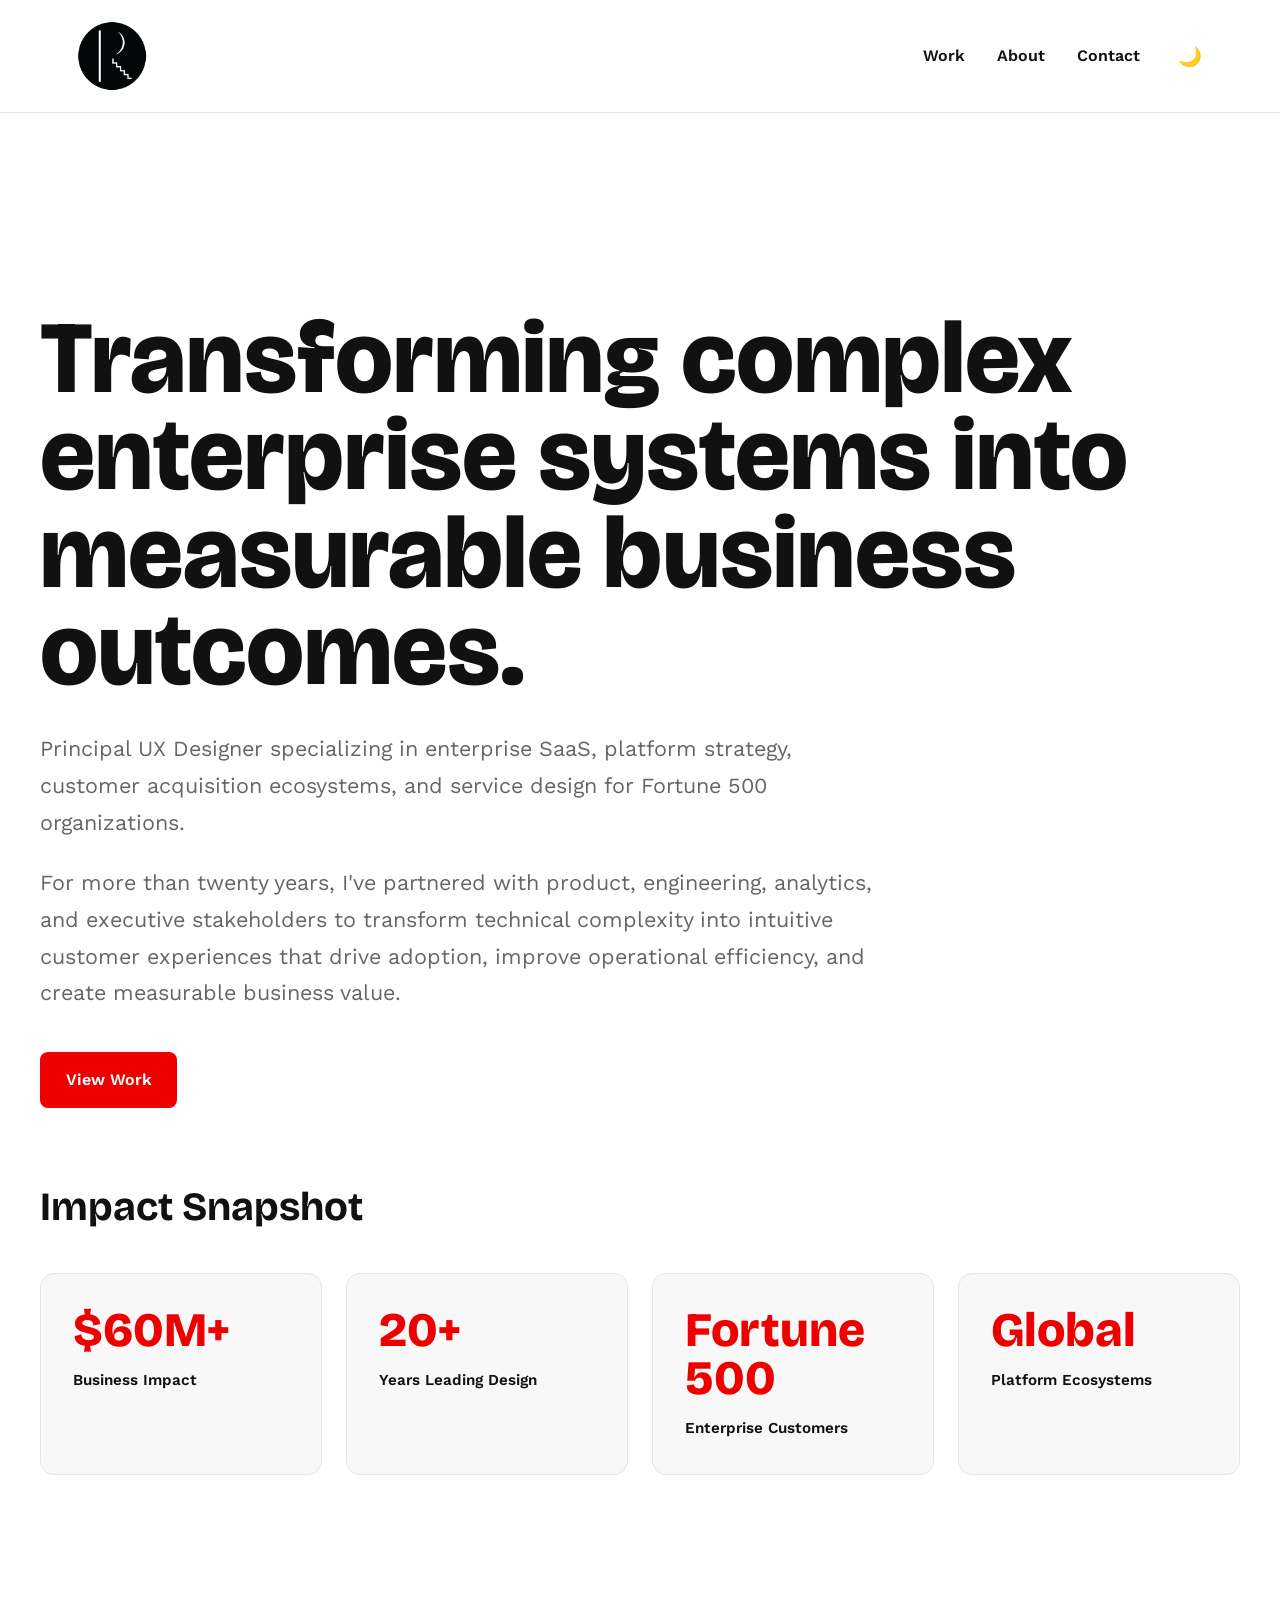
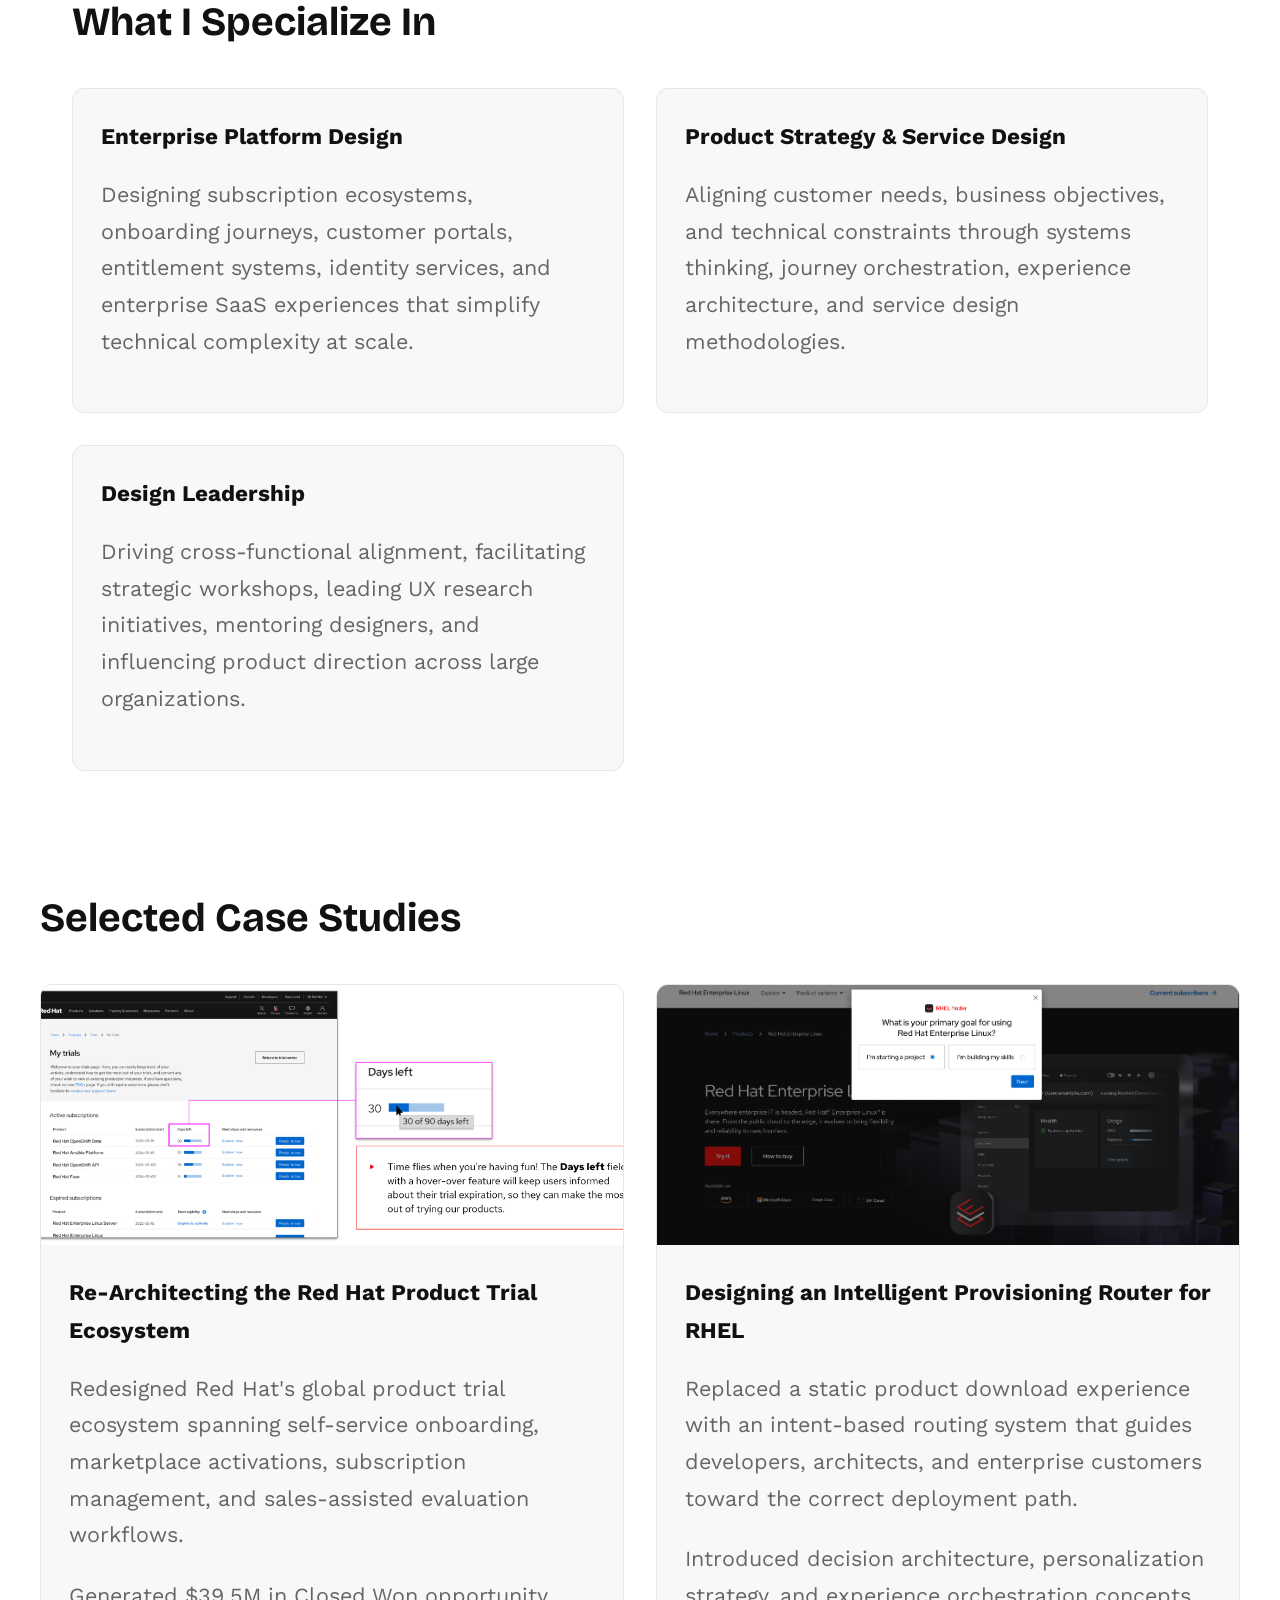
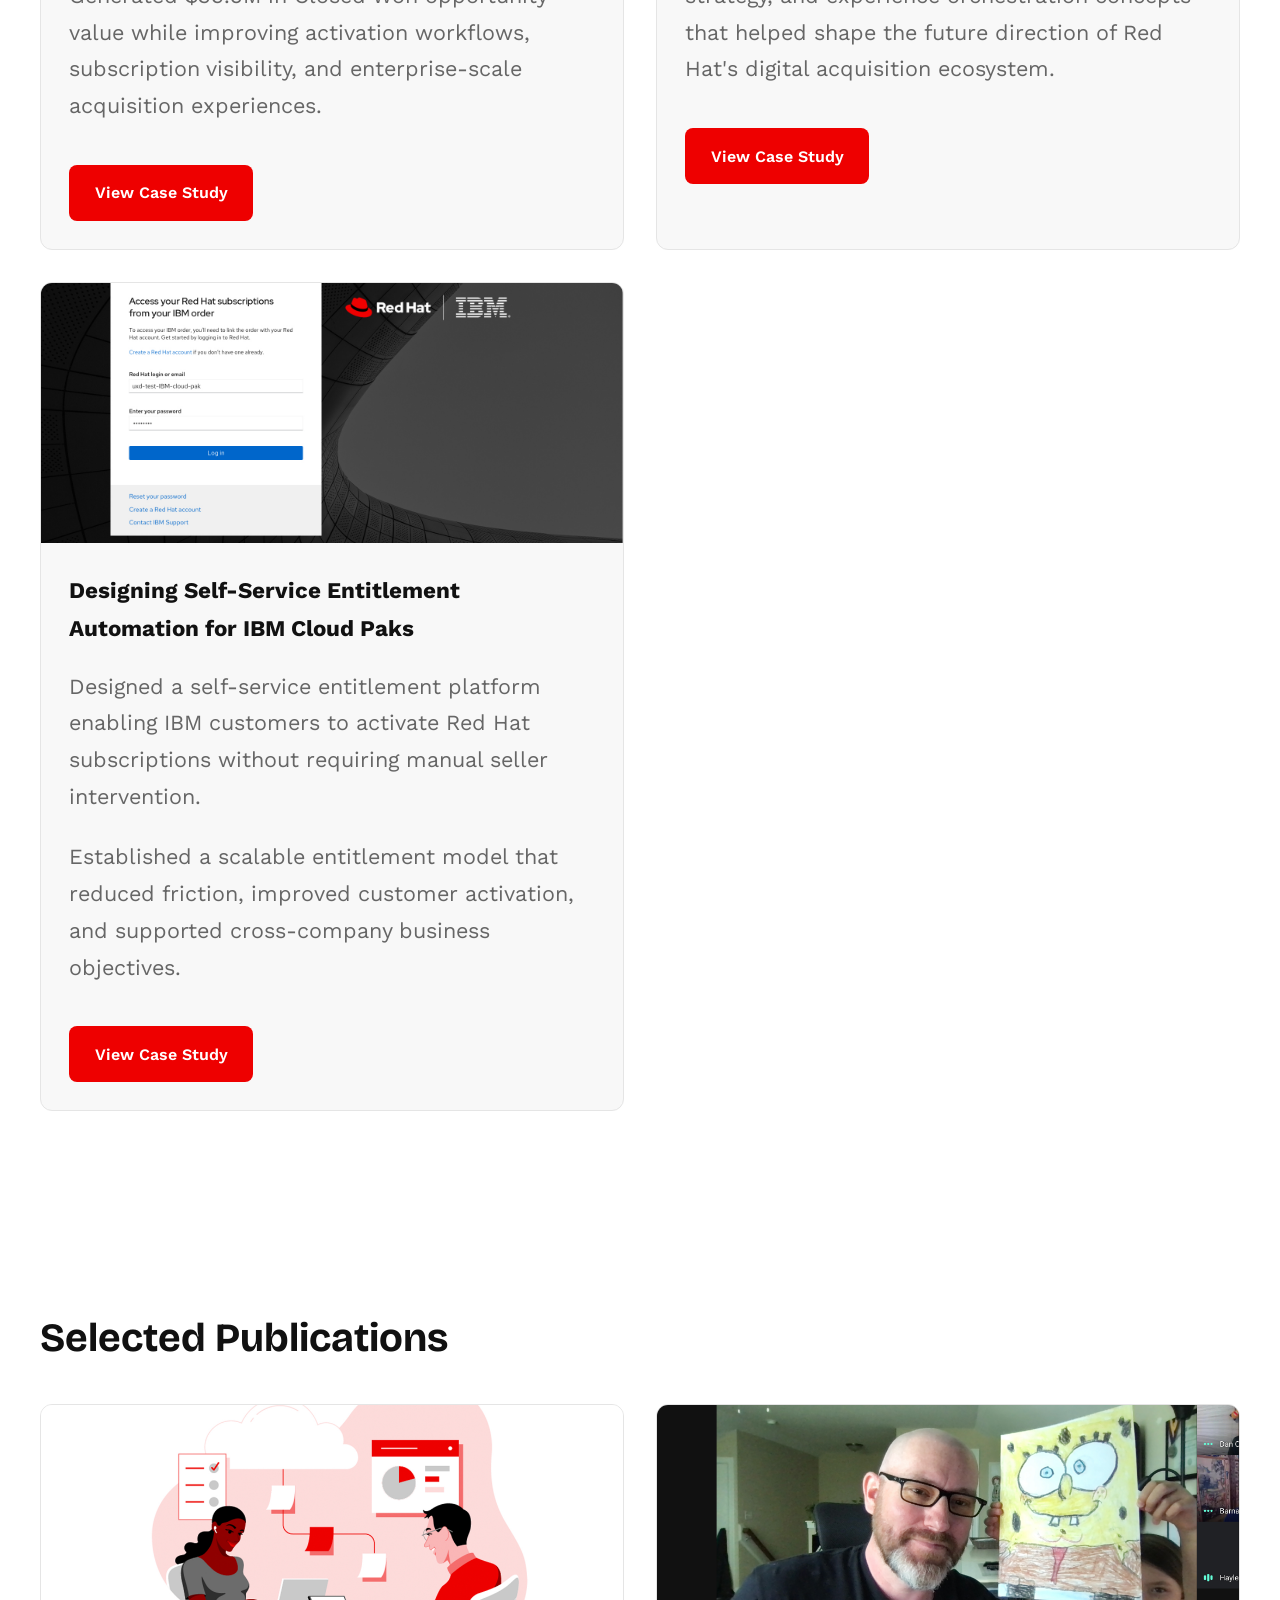
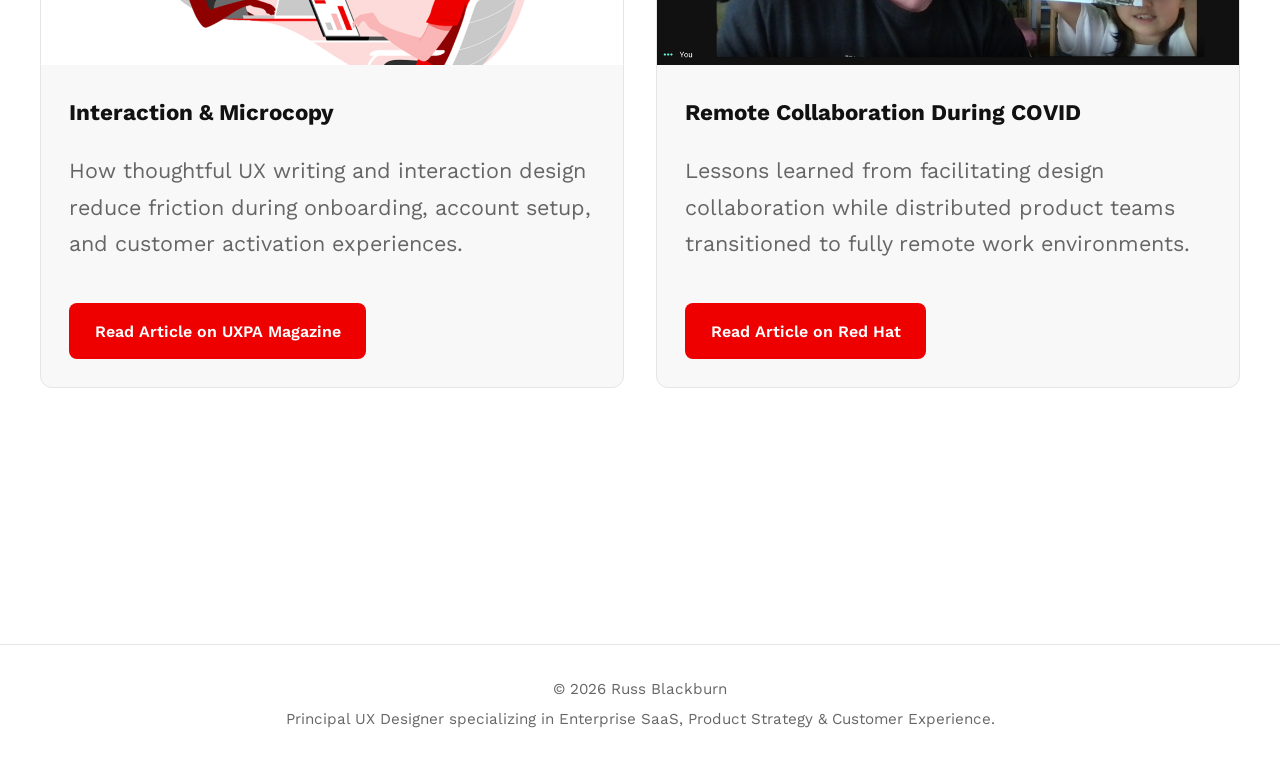
==== commit 81fa8a4b: "Update index.html" ====
--- a/index.html
+++ b/index.html
@@ -89,28 +89,28 @@
     <div class="impact-card">
       <span class="impact-number">$60M+</span>
       <span class="impact-label">
-        Business Impact Influenced
+        Business Impact
       </span>
     </div>
 
     <div class="impact-card">
       <span class="impact-number">20+</span>
       <span class="impact-label">
-        Years Experience
+        Years Leading Design
       </span>
     </div>
 
     <div class="impact-card">
-      <span class="impact-number">500</span>
+      <span class="impact-number">Fortune 500</span>
       <span class="impact-label">
-        Fortune 500 Customers
+       Enterprise Customers
       </span>
     </div>
 
     <div class="impact-card">
       <span class="impact-number">Global</span>
       <span class="impact-label">
-        Platform Scale
+        Platform Ecosystems
       </span>
     </div>
 
